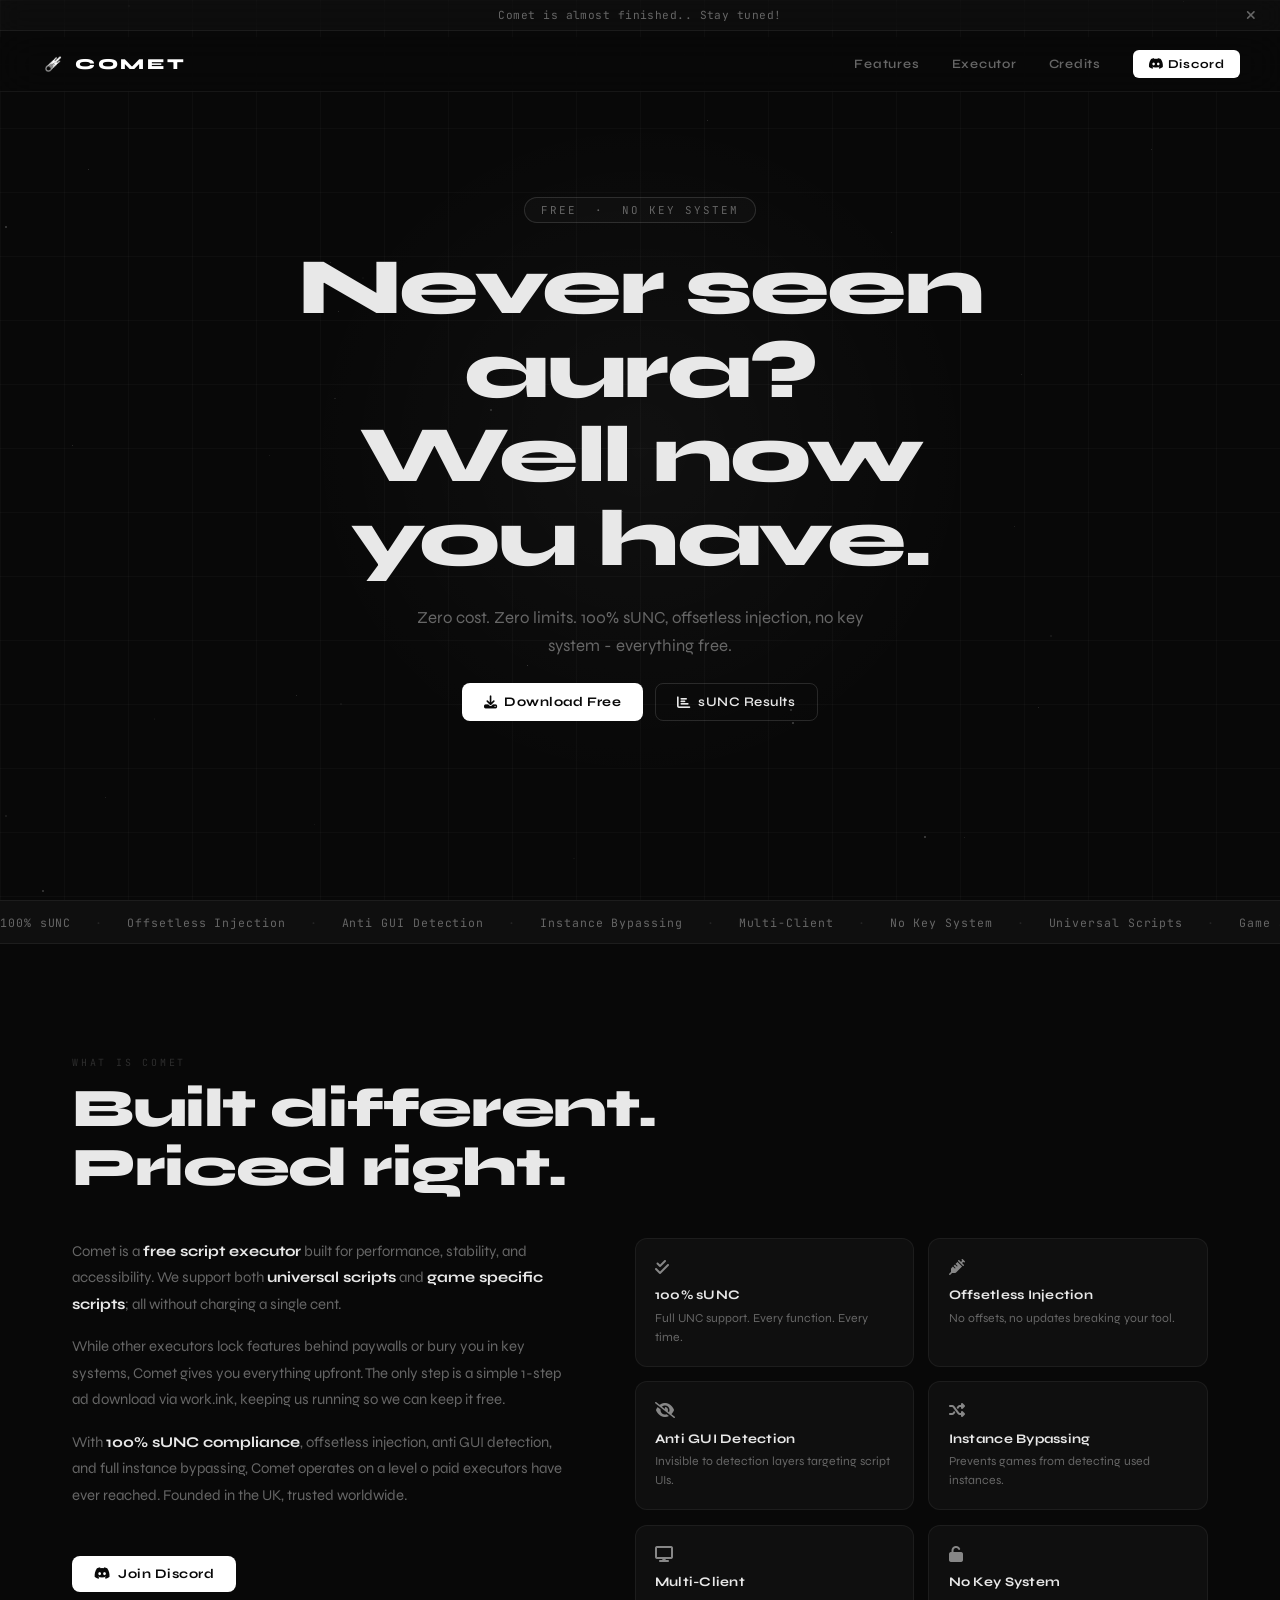
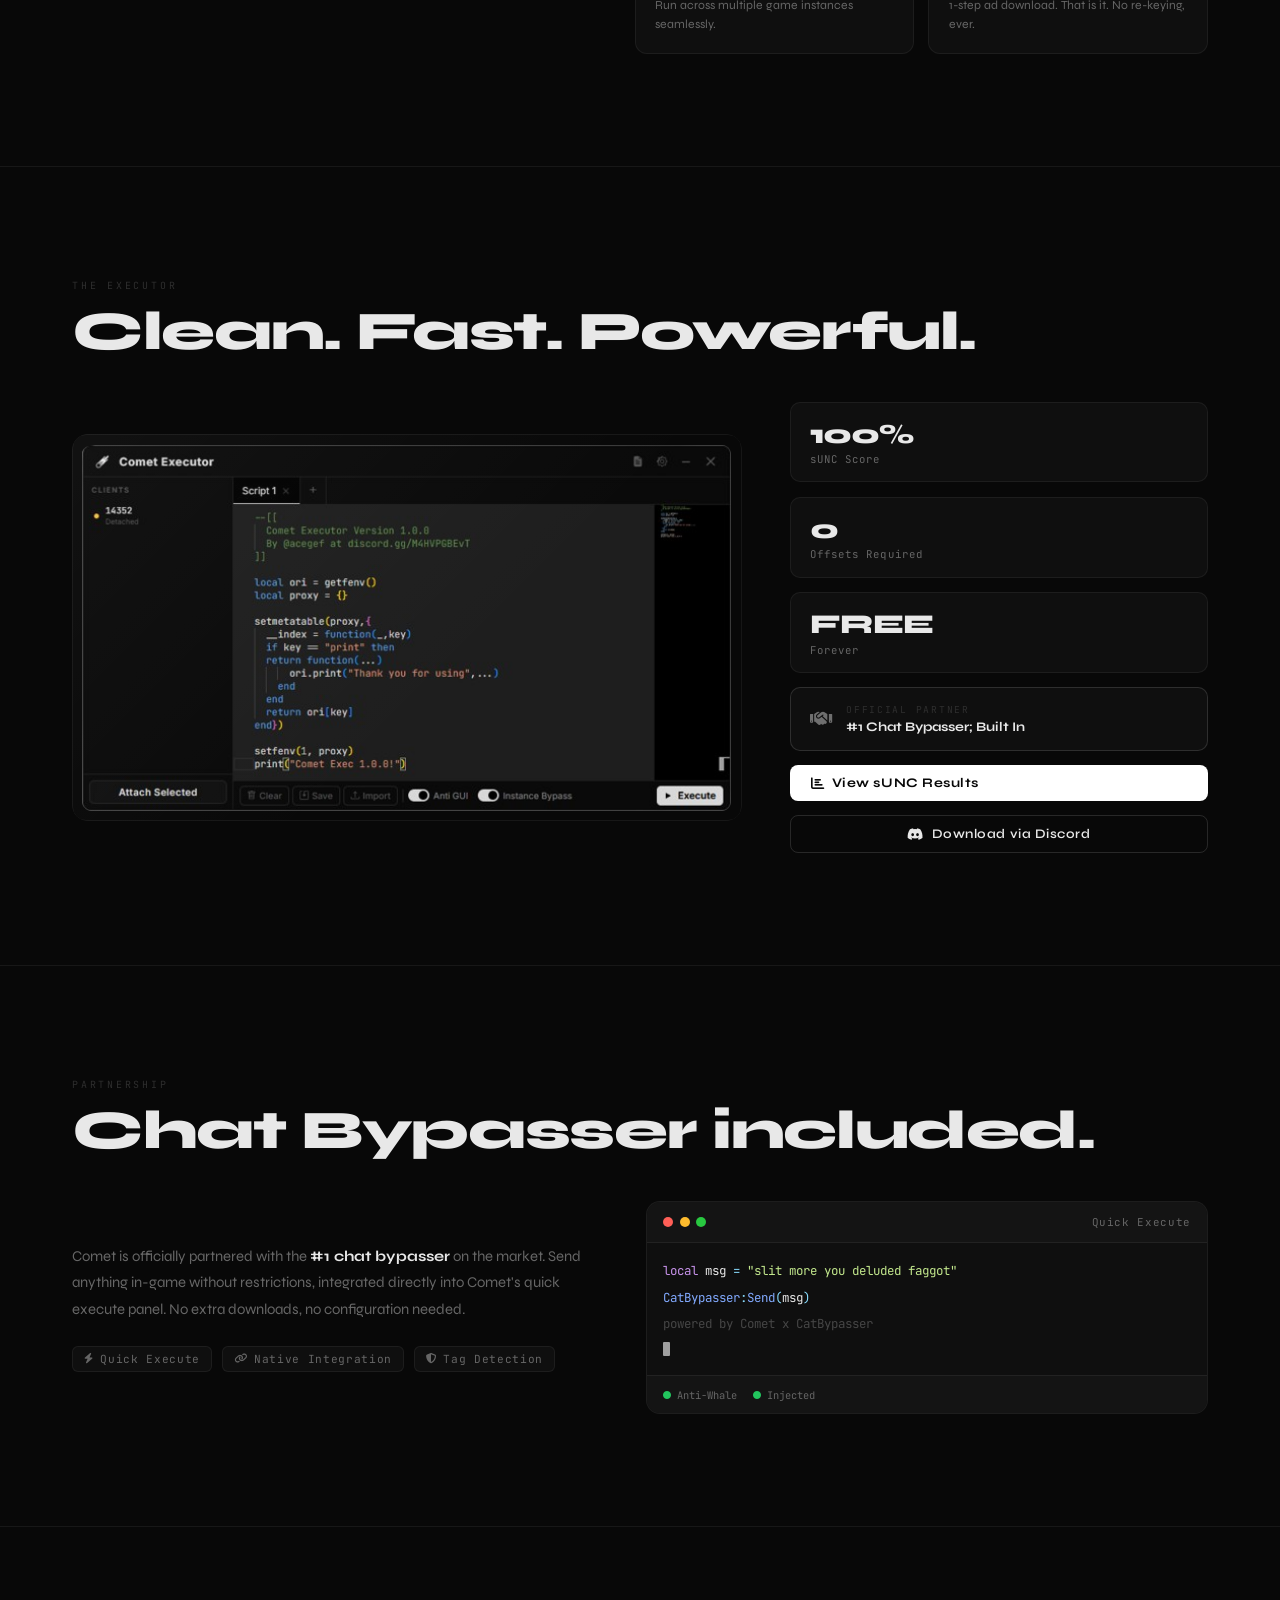
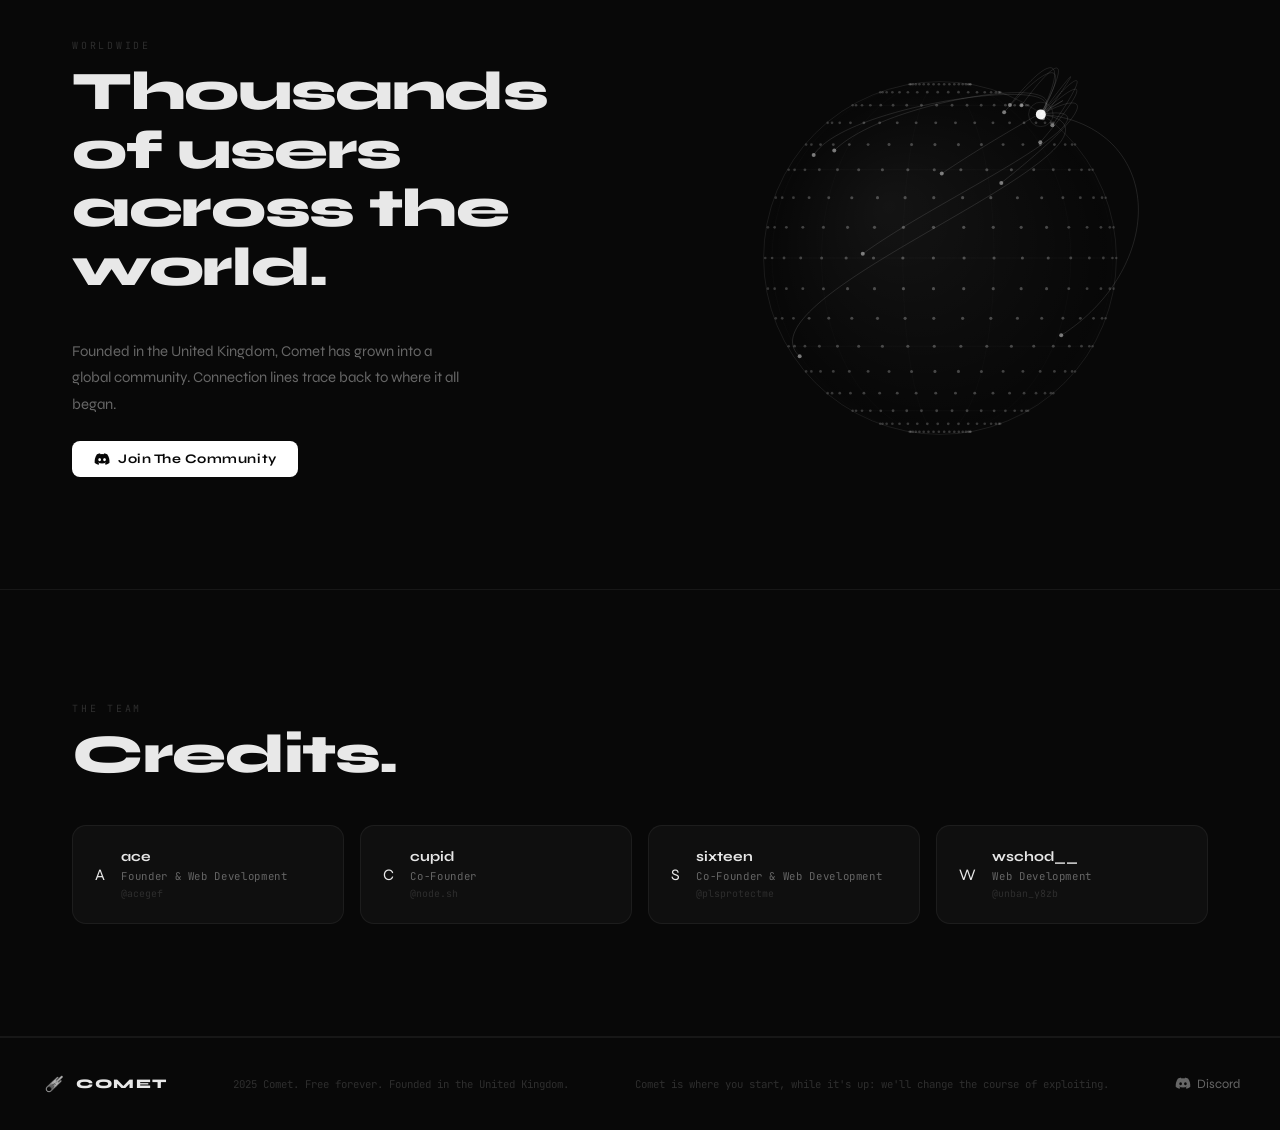
==== index.html @ 2ec0999e "Add files via upload" ====
<!DOCTYPE html>
<html lang="en">
<head>
  <meta charset="UTF-8" />
  <meta name="viewport" content="width=device-width, initial-scale=1.0" />
  <meta property="og:title" content="Comet" />
  <meta property="og:description" content="The free, limitless script executor. 100% sUNC. Offsetless injection. No key system. The best executor on the market, completely free." />
  <meta property="og:image" content="assets/embed.png" />
  <meta name="theme-color" content="#080808" />
  <title>Comet - #1, unbeatable & free</title>
  <link rel="preconnect" href="https://fonts.googleapis.com" />
  <link rel="preconnect" href="https://fonts.gstatic.com" crossorigin />
  <link href="https://fonts.googleapis.com/css2?family=Syne:wght@400;500;600;700;800&family=JetBrains+Mono:wght@300;400;500&display=swap" rel="stylesheet" />
  <link rel="stylesheet" href="https://cdnjs.cloudflare.com/ajax/libs/font-awesome/6.5.0/css/all.min.css" />
  <link rel="stylesheet" href="style.css" />
</head>
<body>

<div id="loader">
  <div class="loader-inner">
    <img src="assets/comet_2.png" alt="Comet" class="loader-icon" />
    <div class="loader-bar-wrap"><div class="loader-bar"></div></div>
    <span class="loader-text">INITIALIZING</span>
  </div>
</div>

<div id="topbar" class="topbar">
  <span class="topbar-msg">Comet is almost finished.. Stay tuned!</span>
  <button class="topbar-close" onclick="document.getElementById('topbar').style.display='none'"><i class="fa-solid fa-xmark"></i></button>
</div>

<nav class="nav">
  <div class="nav-inner">
    <a href="#" class="nav-logo">
      <img src="assets/comet_2.png" alt="Comet" class="nav-icon" />
      <span>COMET</span>
    </a>
    <div class="nav-links">
      <a href="#features">Features</a>
      <a href="#executor">Executor</a>
      <a href="#credits">Credits</a>
      <a href="https://discord.gg/M4HVPGBEvT" target="_blank" class="btn-discord"><i class="fa-brands fa-discord"></i> Discord</a>
    </div>
  </div>
</nav>

<section class="hero" id="home">
  <div class="grid-bg"></div>
  <div class="hero-particles" id="particles"></div>
  <div class="hero-content">
    <div class="badge">FREE &nbsp;·&nbsp; NO KEY SYSTEM</div>
    <h1 class="hero-headline">Never seen aura?<br/>Well now you have.</h1>
    <p class="hero-sub">Zero cost. Zero limits. 100% sUNC, offsetless injection, no key system - everything free.</p>
    <div class="hero-cta">
      <a href="https://discord.gg/M4HVPGBEvT" target="_blank" class="btn-primary"><i class="fa-solid fa-download"></i> Download Free</a>
      <button class="btn-secondary" id="suncBtn" onclick="openSUNC()"><i class="fa-solid fa-chart-bar"></i> sUNC Results</button>
    </div>
  </div>
</section>

<div class="features-strip">
  <div class="strip-inner">
    <span>100% sUNC</span><span class="dot">·</span>
    <span>Offsetless Injection</span><span class="dot">·</span>
    <span>Anti GUI Detection</span><span class="dot">·</span>
    <span>Instance Bypassing</span><span class="dot">·</span>
    <span>Multi-Client</span><span class="dot">·</span>
    <span>No Key System</span><span class="dot">·</span>
    <span>Universal Scripts</span><span class="dot">·</span>
    <span>Game Specific Scripts</span><span class="dot">·</span>
    <span>Chat Bypasser</span><span class="dot">·</span>
    <span>100% Free</span><span class="dot">·</span>
    <span>100% sUNC</span><span class="dot">·</span>
    <span>Offsetless Injection</span><span class="dot">·</span>
    <span>Anti GUI Detection</span><span class="dot">·</span>
    <span>Instance Bypassing</span><span class="dot">·</span>
    <span>Multi-Client</span><span class="dot">·</span>
    <span>No Key System</span><span class="dot">·</span>
    <span>Universal Scripts</span><span class="dot">·</span>
    <span>Game Specific Scripts</span><span class="dot">·</span>
    <span>Chat Bypasser</span><span class="dot">·</span>
    <span>100% Free</span>
  </div>
</div>

<section class="about" id="features">
  <div class="section-inner">
    <p class="section-label">WHAT IS COMET</p>
    <h2 class="section-title">Built different.<br/>Priced right.</h2>
    <div class="about-grid">
      <div class="about-text">
        <p>Comet is a <strong>free script executor</strong> built for performance, stability, and accessibility. We support both <strong>universal scripts</strong> and <strong>game specific scripts</strong>; all without charging a single cent.</p>
        <p>While other executors lock features behind paywalls or bury you in key systems, Comet gives you everything upfront. The only step is a simple 1-step ad download via work.ink, keeping us running so we can keep it free.</p>
        <p>With <strong>100% sUNC compliance</strong>, offsetless injection, anti GUI detection, and full instance bypassing, Comet operates on a level 0 paid executors have ever reached. Founded in the UK, trusted worldwide.</p>
        <a href="https://discord.gg/M4HVPGBEvT" target="_blank" class="btn-primary" style="margin-top:2rem;display:inline-flex;gap:.5rem;"><i class="fa-brands fa-discord"></i> Join Discord</a>
      </div>
      <div class="about-cards">
        <div class="feat-card reveal"><div class="feat-icon"><i class="fa-solid fa-check-double"></i></div><h3>100% sUNC</h3><p>Full UNC support. Every function. Every time.</p></div>
        <div class="feat-card reveal"><div class="feat-icon"><i class="fa-solid fa-syringe"></i></div><h3>Offsetless Injection</h3><p>No offsets, no updates breaking your tool.</p></div>
        <div class="feat-card reveal"><div class="feat-icon"><i class="fa-solid fa-eye-slash"></i></div><h3>Anti GUI Detection</h3><p>Invisible to detection layers targeting script UIs.</p></div>
        <div class="feat-card reveal"><div class="feat-icon"><i class="fa-solid fa-shuffle"></i></div><h3>Instance Bypassing</h3><p>Prevents games from detecting used instances.</p></div>
        <div class="feat-card reveal"><div class="feat-icon"><i class="fa-solid fa-display"></i></div><h3>Multi-Client</h3><p>Run across multiple game instances seamlessly.</p></div>
        <div class="feat-card reveal"><div class="feat-icon"><i class="fa-solid fa-unlock"></i></div><h3>No Key System</h3><p>1-step ad download. That is it. No re-keying, ever.</p></div>
      </div>
    </div>
  </div>
</section>

<section class="executor-section" id="executor">
  <div class="section-inner">
    <p class="section-label">THE EXECUTOR</p>
    <h2 class="section-title">Clean. Fast. Powerful.</h2>
    <div class="exec-preview">
      <div class="exec-img-wrap">
        <div class="exec-glow"></div>
        <img src="assets/image_3.png" alt="Comet Executor UI" class="exec-img" />
      </div>
      <div class="exec-info">
        <div class="exec-stat reveal"><span class="stat-num">100%</span><span class="stat-label">sUNC Score</span></div>
        <div class="exec-stat reveal"><span class="stat-num">0</span><span class="stat-label">Offsets Required</span></div>
        <div class="exec-stat reveal"><span class="stat-num">FREE</span><span class="stat-label">Forever</span></div>
        <div class="partner-badge reveal">
          <i class="fa-solid fa-handshake"></i>
          <div>
            <span class="partner-label">OFFICIAL PARTNER</span>
            <span class="partner-name">#1 Chat Bypasser; Built In</span>
          </div>
        </div>
        <button class="btn-primary" style="width:100%;" onclick="openSUNC()"><i class="fa-solid fa-chart-bar"></i> View sUNC Results</button>
        <a href="https://discord.gg/M4HVPGBEvT" target="_blank" class="btn-secondary" style="width:100%;text-align:center;display:flex;justify-content:center;gap:.5rem;"><i class="fa-brands fa-discord"></i> Download via Discord</a>
      </div>
    </div>
  </div>
</section>

<section class="chatbypass-section">
  <div class="section-inner">
    <p class="section-label">PARTNERSHIP</p>
    <h2 class="section-title">Chat Bypasser included.</h2>
    <div class="chatbypass-grid">
      <div class="chatbypass-info">
        <p>Comet is officially partnered with the <strong>#1 chat bypasser</strong> on the market. Send anything in-game without restrictions, integrated directly into Comet's quick execute panel. No extra downloads, no configuration needed.</p>
        <div class="chatbypass-tags">
          <span class="ctag"><i class="fa-solid fa-bolt"></i> Quick Execute</span>
          <span class="ctag"><i class="fa-solid fa-link"></i> Native Integration</span>
          <span class="ctag"><i class="fa-solid fa-shield-halved"></i> Tag Detection</span>
        </div>
      </div>
      <div class="chatbypass-card">
        <div class="cbc-header">
          <span class="cbc-dot red"></span><span class="cbc-dot yellow"></span><span class="cbc-dot green"></span>
          <span class="cbc-title">Quick Execute</span>
        </div>
        <div class="cbc-body">
          <div class="cbc-line"><span class="cm-kw">local</span> <span class="cm-var">msg</span> <span class="cm-op">=</span> <span class="cm-str">"slit more you deluded faggot"</span></div>
          <div class="cbc-line"><span class="cm-fn">CatBypasser</span><span class="cm-op">:</span><span class="cm-fn">Send</span><span class="cm-op">(</span><span class="cm-var">msg</span><span class="cm-op">)</span></div>
          <div class="cbc-line cm-comment">powered by Comet x CatBypasser</div>
          <div class="cbc-cursor"></div>
        </div>
        <div class="cbc-footer">
          <span class="cbc-status"><i class="fa-solid fa-circle" style="color:#22c55e;font-size:.5rem;"></i> Anti-Whale</span>
          <span class="cbc-status"><i class="fa-solid fa-circle" style="color:#22c55e;font-size:.5rem;"></i> Injected</span>
        </div>
      </div>
    </div>
  </div>
</section>

<section class="globe-section" id="global">
  <div class="section-inner globe-inner">
    <div class="globe-text">
      <p class="section-label">WORLDWIDE</p>
      <h2 class="section-title">Thousands of users<br/>across the world.</h2>
      <p class="globe-desc">Founded in the United Kingdom, Comet has grown into a global community. Connection lines trace back to where it all began.</p>
      <a href="https://discord.gg/M4HVPGBEvT" target="_blank" class="btn-primary" style="margin-top:1.5rem;display:inline-flex;gap:.5rem;"><i class="fa-brands fa-discord"></i> Join The Community</a>
    </div>
    <div class="globe-wrap">
      <canvas id="globeCanvas"></canvas>
    </div>
  </div>
</section>

<section class="credits-section" id="credits">
  <div class="section-inner">
    <p class="section-label">THE TEAM</p>
    <h2 class="section-title">Credits.</h2>
    <div class="credits-grid" id="creditsGrid"></div>
  </div>
</section>

<footer class="footer">
  <div class="footer-inner">
    <div class="footer-brand">
      <img src="assets/comet_2.png" alt="Comet" style="width:28px;opacity:.7" />
      <span>COMET</span>
    </div>
    <p class="footer-copy">2025 Comet. Free forever. Founded in the United Kingdom.</p>
    <p class="footer-copy">Comet is where you start, while it's up: we'll change the course of exploiting.</p>
    <div class="footer-links">
      <a href="https://discord.gg/M4HVPGBEvT" target="_blank"><i class="fa-brands fa-discord"></i> Discord</a>
    </div>
  </div>
</footer>

<div id="toast" class="toast"></div>

<div id="suncOverlay" class="modal-overlay" onclick="closeSUNC(event)">
  <div class="modal-box">
    <div class="modal-header">
      <span><i class="fa-solid fa-chart-bar"></i>&nbsp; sUNC Results</span>
      <button onclick="closeSUNCBtn()"><i class="fa-solid fa-xmark"></i></button>
    </div>
    <div class="modal-body">
      <iframe id="suncFrame" src="" style="width:100%;height:100%;border:none;background:#0a0a0a;"></iframe>
    </div>
  </div>
</div>

<script src="script.js"></script>
</body>
</html>
---- style.css ----
:root {
  --bg: #080808;
  --bg2: #0f0f0f;
  --bg3: #141414;
  --border: rgba(255,255,255,0.06);
  --border-hover: rgba(255,255,255,0.13);
  --text: #e8e8e8;
  --text-dim: #666;
  --text-dimmer: #2e2e2e;
  --font-display: 'Syne', sans-serif;
  --font-mono: 'JetBrains Mono', monospace;
}

*, *::before, *::after { box-sizing: border-box; margin: 0; padding: 0; }
html { scroll-behavior: smooth; }
body { background: var(--bg); color: var(--text); font-family: var(--font-display); overflow-x: hidden; -webkit-font-smoothing: antialiased; }

#loader {
  position: fixed; inset: 0; background: var(--bg); z-index: 9999;
  display: flex; align-items: center; justify-content: center;
  transition: opacity 0.6s ease, visibility 0.6s ease;
}
#loader.done { opacity: 0; visibility: hidden; pointer-events: none; }
.loader-inner { display: flex; flex-direction: column; align-items: center; gap: 1.5rem; }
.loader-icon { width: 60px; height: 60px; object-fit: contain; animation: loaderPulse 1.2s ease-in-out infinite; }
@keyframes loaderPulse { 0%,100% { opacity:.3; transform:scale(.92); } 50% { opacity:1; transform:scale(1.06); } }
.loader-bar-wrap { width: 160px; height: 2px; background: var(--border); border-radius: 99px; overflow: hidden; }
.loader-bar { height: 100%; background: white; border-radius: 99px; animation: loaderFill 1.8s ease forwards; }
@keyframes loaderFill { from { width:0 } to { width:100% } }
.loader-text { font-family: var(--font-mono); font-size: 0.62rem; letter-spacing: 0.28em; color: var(--text-dim); }

.topbar {
  position: fixed; top: 0; left: 0; right: 0; z-index: 200;
  background: rgba(255,255,255,0.025); border-bottom: 1px solid var(--border);
  backdrop-filter: blur(12px); display: flex; align-items: center;
  justify-content: center; padding: 0.5rem 3rem; gap: 1rem;
}
.topbar-msg { font-family: var(--font-mono); font-size: 0.7rem; letter-spacing: 0.04em; color: var(--text-dim); }
.topbar-close {
  position: absolute; right: 1rem; background: none; border: none;
  color: var(--text-dim); cursor: pointer; font-size: 0.8rem;
  padding: 4px 8px; border-radius: 4px; transition: color 0.2s;
}
.topbar-close:hover { color: white; }

.nav {
  position: fixed; top: 37px; left: 0; right: 0; z-index: 100;
  padding: 0 2rem; background: rgba(8,8,8,0.75); backdrop-filter: blur(20px);
  border-bottom: 1px solid var(--border);
}
.nav-inner { max-width: 1200px; margin: 0 auto; display: flex; align-items: center; justify-content: space-between; height: 54px; }
.nav-logo { display: flex; align-items: center; gap: 0.55rem; text-decoration: none; font-weight: 800; font-size: 0.95rem; letter-spacing: 0.18em; color: white; }
.nav-icon { width: 26px; height: 26px; object-fit: contain; }
.nav-links { display: flex; align-items: center; gap: 2rem; }
.nav-links a { color: var(--text-dim); text-decoration: none; font-size: 0.8rem; font-weight: 600; letter-spacing: 0.06em; transition: color 0.2s; }
.nav-links a:hover { color: white; }

.btn-primary {
  display: inline-flex; align-items: center; gap: 0.45rem;
  background: white; color: #080808; border: none; border-radius: 8px;
  padding: 0.62rem 1.35rem; font-family: var(--font-display); font-weight: 700;
  font-size: 0.82rem; letter-spacing: 0.04em; cursor: pointer; text-decoration: none;
  transition: opacity 0.2s, transform 0.15s;
}
.btn-primary:hover { opacity: 0.86; transform: translateY(-1px); }

.btn-secondary {
  display: inline-flex; align-items: center; gap: 0.45rem;
  background: transparent; color: var(--text); border: 1px solid var(--border-hover);
  border-radius: 8px; padding: 0.62rem 1.35rem; font-family: var(--font-display);
  font-weight: 600; font-size: 0.82rem; letter-spacing: 0.04em; cursor: pointer;
  text-decoration: none; transition: border-color 0.2s, background 0.2s, transform 0.15s;
}
.btn-secondary:hover { border-color: rgba(255,255,255,0.28); background: rgba(255,255,255,0.05); transform: translateY(-1px); }

.btn-discord {
  background: white !important; color: #080808 !important;
  padding: 0.42rem 0.95rem !important; border-radius: 6px;
  font-weight: 700 !important; font-size: 0.76rem !important;
}

.grid-bg {
  position: absolute; inset: 0;
  background-image: linear-gradient(rgba(255,255,255,0.022) 1px, transparent 1px), linear-gradient(90deg, rgba(255,255,255,0.022) 1px, transparent 1px);
  background-size: 64px 64px; pointer-events: none;
}

.hero {
  position: relative; min-height: 100vh; display: flex; align-items: center;
  justify-content: center; padding: 130px 2rem 7rem; overflow: hidden;
}
.hero::before {
  content: ''; position: absolute; top: 50%; left: 50%;
  transform: translate(-50%, -50%); width: 700px; height: 700px;
  background: radial-gradient(circle, rgba(255,255,255,0.035) 0%, transparent 68%);
  pointer-events: none;
}
.hero-content { position: relative; z-index: 2; text-align: center; display: flex; flex-direction: column; align-items: center; gap: 1.4rem; max-width: 720px; }
.badge {
  font-family: var(--font-mono); font-size: 0.68rem; letter-spacing: 0.18em;
  color: var(--text-dim); border: 1px solid var(--border-hover); border-radius: 99px;
  padding: 0.32rem 1rem; background: rgba(255,255,255,0.025);
}
.hero-headline { font-size: clamp(2.8rem, 7vw, 5rem); font-weight: 800; line-height: 1.05; letter-spacing: -0.03em; }
.hero-sub { font-size: 1.05rem; color: var(--text-dim); font-weight: 400; line-height: 1.7; max-width: 500px; }
.hero-cta { display: flex; gap: 0.75rem; flex-wrap: wrap; justify-content: center; }
.hero-particles { position: absolute; inset: 0; pointer-events: none; z-index: 1; }

.features-strip { background: var(--bg2); border-top: 1px solid var(--border); border-bottom: 1px solid var(--border); overflow: hidden; padding: 0.85rem 0; }
.strip-inner {
  display: flex; gap: 1.5rem; white-space: nowrap;
  animation: scrollStrip 35s linear infinite;
  font-family: var(--font-mono); font-size: 0.72rem; letter-spacing: 0.08em; color: var(--text-dim); align-items: center;
}
.dot { opacity: 0.25; }
@keyframes scrollStrip { from { transform: translateX(0) } to { transform: translateX(-50%) } }

.section-inner { max-width: 1200px; margin: 0 auto; padding: 0 2rem; }
.section-label { font-family: var(--font-mono); font-size: 0.62rem; letter-spacing: 0.28em; color: var(--text-dimmer); margin-bottom: 0.7rem; }
.section-title { font-size: clamp(2rem, 5vw, 3.4rem); font-weight: 800; line-height: 1.08; letter-spacing: -0.025em; margin-bottom: 2.5rem; }

.about { padding: 7rem 0; border-bottom: 1px solid var(--border); }
.about-grid { display: grid; grid-template-columns: 1fr 1.15fr; gap: 4rem; align-items: start; }
.about-text p { color: var(--text-dim); line-height: 1.78; margin-bottom: 1rem; font-size: 0.93rem; }
.about-text strong { color: var(--text); }
.about-cards { display: grid; grid-template-columns: 1fr 1fr; gap: 0.9rem; }
.feat-card {
  background: var(--bg2); border: 1px solid var(--border); border-radius: 12px;
  padding: 1.2rem; transition: border-color 0.25s, background 0.25s;
}
.feat-card:hover { border-color: var(--border-hover); background: var(--bg3); }
.feat-icon { font-size: 1rem; margin-bottom: 0.65rem; color: rgba(255,255,255,0.5); }
.feat-card h3 { font-size: 0.82rem; font-weight: 700; margin-bottom: 0.35rem; letter-spacing: 0.02em; }
.feat-card p { font-size: 0.76rem; color: var(--text-dim); line-height: 1.55; }

.executor-section { padding: 7rem 0; border-bottom: 1px solid var(--border); }
.exec-preview { display: grid; grid-template-columns: 1.6fr 1fr; gap: 3rem; align-items: center; }
.exec-img-wrap { position: relative; border-radius: 16px; overflow: hidden; }
.exec-glow { position: absolute; inset: -2px; background: linear-gradient(135deg, rgba(255,255,255,0.04), transparent 60%); border-radius: 16px; z-index: 1; pointer-events: none; }
.exec-img { width: 100%; display: block; border-radius: 14px; border: 1px solid var(--border); }
.exec-info { display: flex; flex-direction: column; gap: 0.9rem; }
.exec-stat { background: var(--bg2); border: 1px solid var(--border); border-radius: 10px; padding: 0.95rem 1.2rem; display: flex; flex-direction: column; gap: 0.15rem; }
.stat-num { font-size: 1.7rem; font-weight: 800; letter-spacing: -0.03em; }
.stat-label { font-family: var(--font-mono); font-size: 0.67rem; color: var(--text-dim); letter-spacing: 0.1em; }

.partner-badge {
  display: flex; align-items: center; gap: 0.9rem;
  background: var(--bg2); border: 1px solid var(--border-hover);
  border-radius: 10px; padding: 0.95rem 1.2rem; color: var(--text-dim);
}
.partner-badge > i { font-size: 1.1rem; color: rgba(255,255,255,0.4); flex-shrink: 0; }
.partner-badge > div { display: flex; flex-direction: column; gap: 0.15rem; }
.partner-label { font-family: var(--font-mono); font-size: 0.6rem; letter-spacing: 0.18em; color: var(--text-dimmer); }
.partner-name { font-size: 0.82rem; font-weight: 700; color: var(--text); }

.chatbypass-section { padding: 7rem 0; border-bottom: 1px solid var(--border); }
.chatbypass-grid { display: grid; grid-template-columns: 1fr 1.1fr; gap: 4rem; align-items: center; }
.chatbypass-info p { color: var(--text-dim); line-height: 1.78; font-size: 0.93rem; margin-bottom: 1.5rem; }
.chatbypass-info strong { color: var(--text); }
.chatbypass-tags { display: flex; flex-wrap: wrap; gap: 0.6rem; }
.ctag {
  display: inline-flex; align-items: center; gap: 0.4rem;
  font-family: var(--font-mono); font-size: 0.7rem; letter-spacing: 0.06em;
  color: var(--text-dim); border: 1px solid var(--border); border-radius: 6px;
  padding: 0.3rem 0.7rem; background: var(--bg2);
}
.ctag i { font-size: 0.65rem; }
.chatbypass-card { background: var(--bg2); border: 1px solid var(--border); border-radius: 14px; overflow: hidden; }
.cbc-header {
  display: flex; align-items: center; gap: 0.4rem; padding: 0.8rem 1rem;
  border-bottom: 1px solid var(--border); background: var(--bg3);
}
.cbc-dot { width: 10px; height: 10px; border-radius: 50%; display: block; }
.cbc-dot.red { background: #ff5f57; }
.cbc-dot.yellow { background: #febc2e; }
.cbc-dot.green { background: #28c840; }
.cbc-title { font-family: var(--font-mono); font-size: 0.68rem; color: var(--text-dim); margin-left: auto; letter-spacing: 0.06em; }
.cbc-body { padding: 1.2rem 1rem; display: flex; flex-direction: column; gap: 0.5rem; min-height: 110px; }
.cbc-line { font-family: var(--font-mono); font-size: 0.78rem; line-height: 1.5; }
.cm-kw { color: #c792ea; }
.cm-var { color: #e8e8e8; }
.cm-op { color: #89ddff; }
.cm-str { color: #c3e88d; }
.cm-fn { color: #82aaff; }
.cm-comment { color: #464646; }
.cbc-cursor { width: 7px; height: 14px; background: rgba(255,255,255,0.6); border-radius: 1px; animation: blink 1s step-end infinite; }
@keyframes blink { 0%,100% { opacity:1 } 50% { opacity:0 } }
.cbc-footer {
  display: flex; gap: 1rem; padding: 0.7rem 1rem;
  border-top: 1px solid var(--border); background: var(--bg3);
}
.cbc-status { font-family: var(--font-mono); font-size: 0.65rem; color: var(--text-dim); display: flex; align-items: center; gap: 0.35rem; }

.globe-section { padding: 7rem 0; border-bottom: 1px solid var(--border); overflow: hidden; }
.globe-inner { display: grid; grid-template-columns: 1fr 1fr; gap: 4rem; align-items: center; }
.globe-desc { color: var(--text-dim); font-size: 0.93rem; line-height: 1.78; max-width: 400px; }
.globe-wrap { position: relative; display: flex; align-items: center; justify-content: center; }
#globeCanvas { position: relative; z-index: 2; display: block; }

.credits-section { padding: 7rem 0; border-bottom: 1px solid var(--border); }
.credits-grid { display: grid; grid-template-columns: repeat(auto-fill, minmax(240px, 1fr)); gap: 1rem; }
.credit-card {
  background: var(--bg2); border: 1px solid var(--border); border-radius: 14px;
  padding: 1.4rem; display: flex; align-items: center; gap: 1rem;
  transition: border-color 0.25s, background 0.2s;
}
.credit-card:hover { border-color: var(--border-hover); background: var(--bg3); }
.credit-avatar {
  width: 52px; height: 52px; border-radius: 50%; object-fit: cover;
  border: 1px solid var(--border); flex-shrink: 0; background: var(--bg3);
}
.credit-info { display: flex; flex-direction: column; gap: 0.25rem; }
.credit-name { font-weight: 700; font-size: 0.88rem; }
.credit-role { font-family: var(--font-mono); font-size: 0.67rem; color: var(--text-dim); letter-spacing: 0.06em; }
.credit-tag { font-family: var(--font-mono); font-size: 0.62rem; color: var(--text-dimmer); }

.footer { padding: 2rem 2rem; border-top: 1px solid var(--border); }
.footer-inner { max-width: 1200px; margin: 0 auto; display: flex; align-items: center; justify-content: space-between; flex-wrap: wrap; gap: 1rem; }
.footer-brand { display: flex; align-items: center; gap: 0.5rem; font-weight: 800; letter-spacing: 0.12em; font-size: 0.82rem; }
.footer-copy { font-family: var(--font-mono); font-size: 0.67rem; color: var(--text-dimmer); }
.footer-links a { color: var(--text-dim); text-decoration: none; font-size: 0.8rem; transition: color 0.2s; display: flex; align-items: center; gap: 0.4rem; }
.footer-links a:hover { color: white; }

.toast {
  position: fixed; bottom: 2rem; right: 2rem; background: var(--bg3);
  border: 1px solid var(--border-hover); border-radius: 10px; padding: 0.75rem 1.1rem;
  font-family: var(--font-mono); font-size: 0.76rem; color: var(--text); z-index: 500;
  opacity: 0; transform: translateY(8px); transition: opacity 0.3s, transform 0.3s;
  pointer-events: none; max-width: 300px;
}
.toast.show { opacity: 1; transform: translateY(0); pointer-events: auto; }

.modal-overlay {
  position: fixed; inset: 0; background: rgba(0,0,0,0.72); backdrop-filter: blur(6px);
  z-index: 400; display: flex; align-items: center; justify-content: center;
  opacity: 0; visibility: hidden; transition: opacity 0.3s, visibility 0.3s;
}
.modal-overlay.open { opacity: 1; visibility: visible; }
.modal-box {
  background: var(--bg2); border: 1px solid var(--border-hover); border-radius: 14px;
  width: 90vw; max-width: 860px; height: 80vh; max-height: 700px;
  display: flex; flex-direction: column; overflow: hidden; box-shadow: 0 40px 80px rgba(0,0,0,0.65);
}
.modal-header {
  display: flex; align-items: center; justify-content: space-between;
  padding: 0.95rem 1.2rem; border-bottom: 1px solid var(--border);
  font-family: var(--font-mono); font-size: 0.78rem; letter-spacing: 0.1em;
  color: var(--text-dim); flex-shrink: 0;
}
.modal-header button {
  background: none; border: none; color: var(--text-dim); cursor: pointer;
  font-size: 0.85rem; padding: 4px 8px; border-radius: 4px; transition: color 0.2s, background 0.2s;
}
.modal-header button:hover { color: white; background: rgba(255,255,255,0.05); }
.modal-body { flex: 1; overflow: hidden; display: flex; }

.reveal { opacity: 0; transform: translateY(22px); transition: opacity 0.65s ease, transform 0.65s ease; }
.reveal.visible { opacity: 1; transform: translateY(0); }

@media (max-width: 960px) {
  .about-grid, .exec-preview, .globe-inner, .chatbypass-grid { grid-template-columns: 1fr; }
  .exec-preview, .chatbypass-grid { gap: 2rem; }
  .about-cards { grid-template-columns: 1fr 1fr; }
}
@media (max-width: 600px) {
  .nav-links a:not(.btn-discord) { display: none; }
  .about-cards { grid-template-columns: 1fr; }
  .section-title { font-size: 2rem; }
  .hero-headline { font-size: 2.4rem; }
  .credits-grid { grid-template-columns: 1fr; }
}
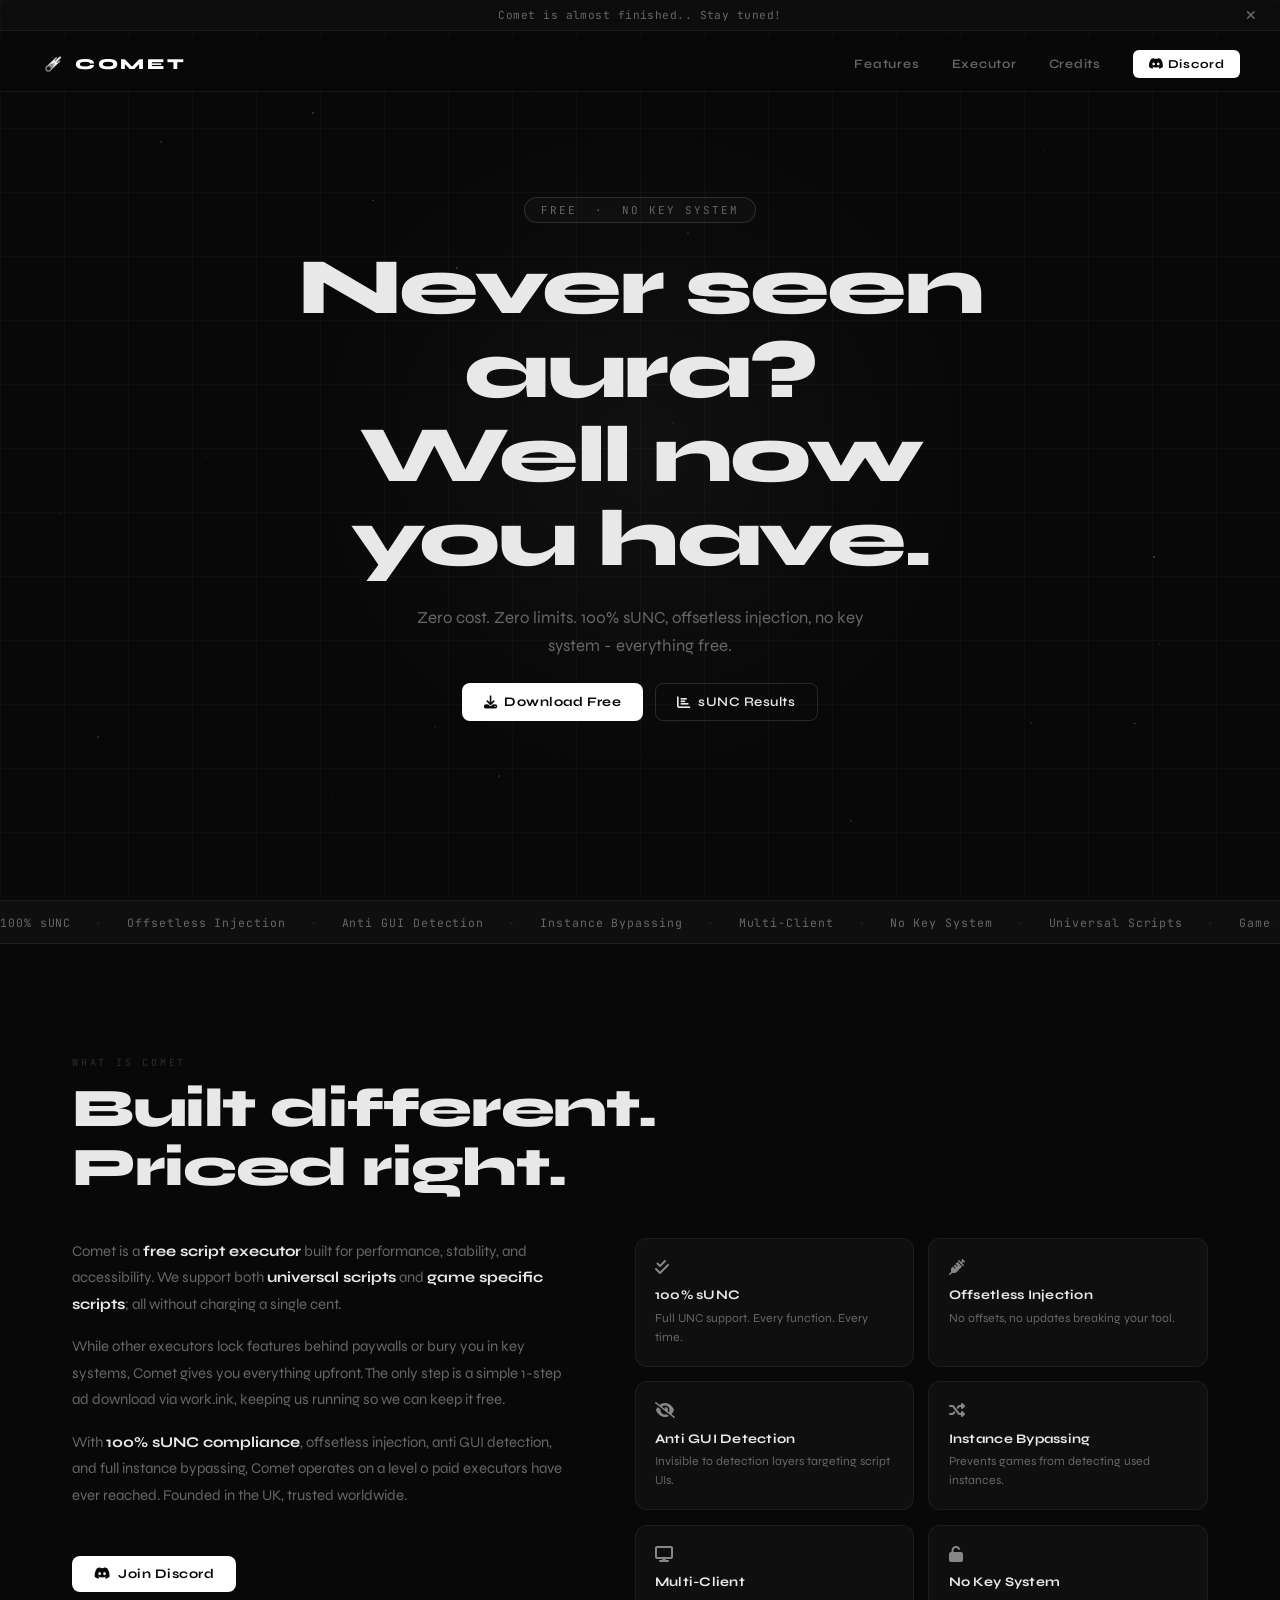
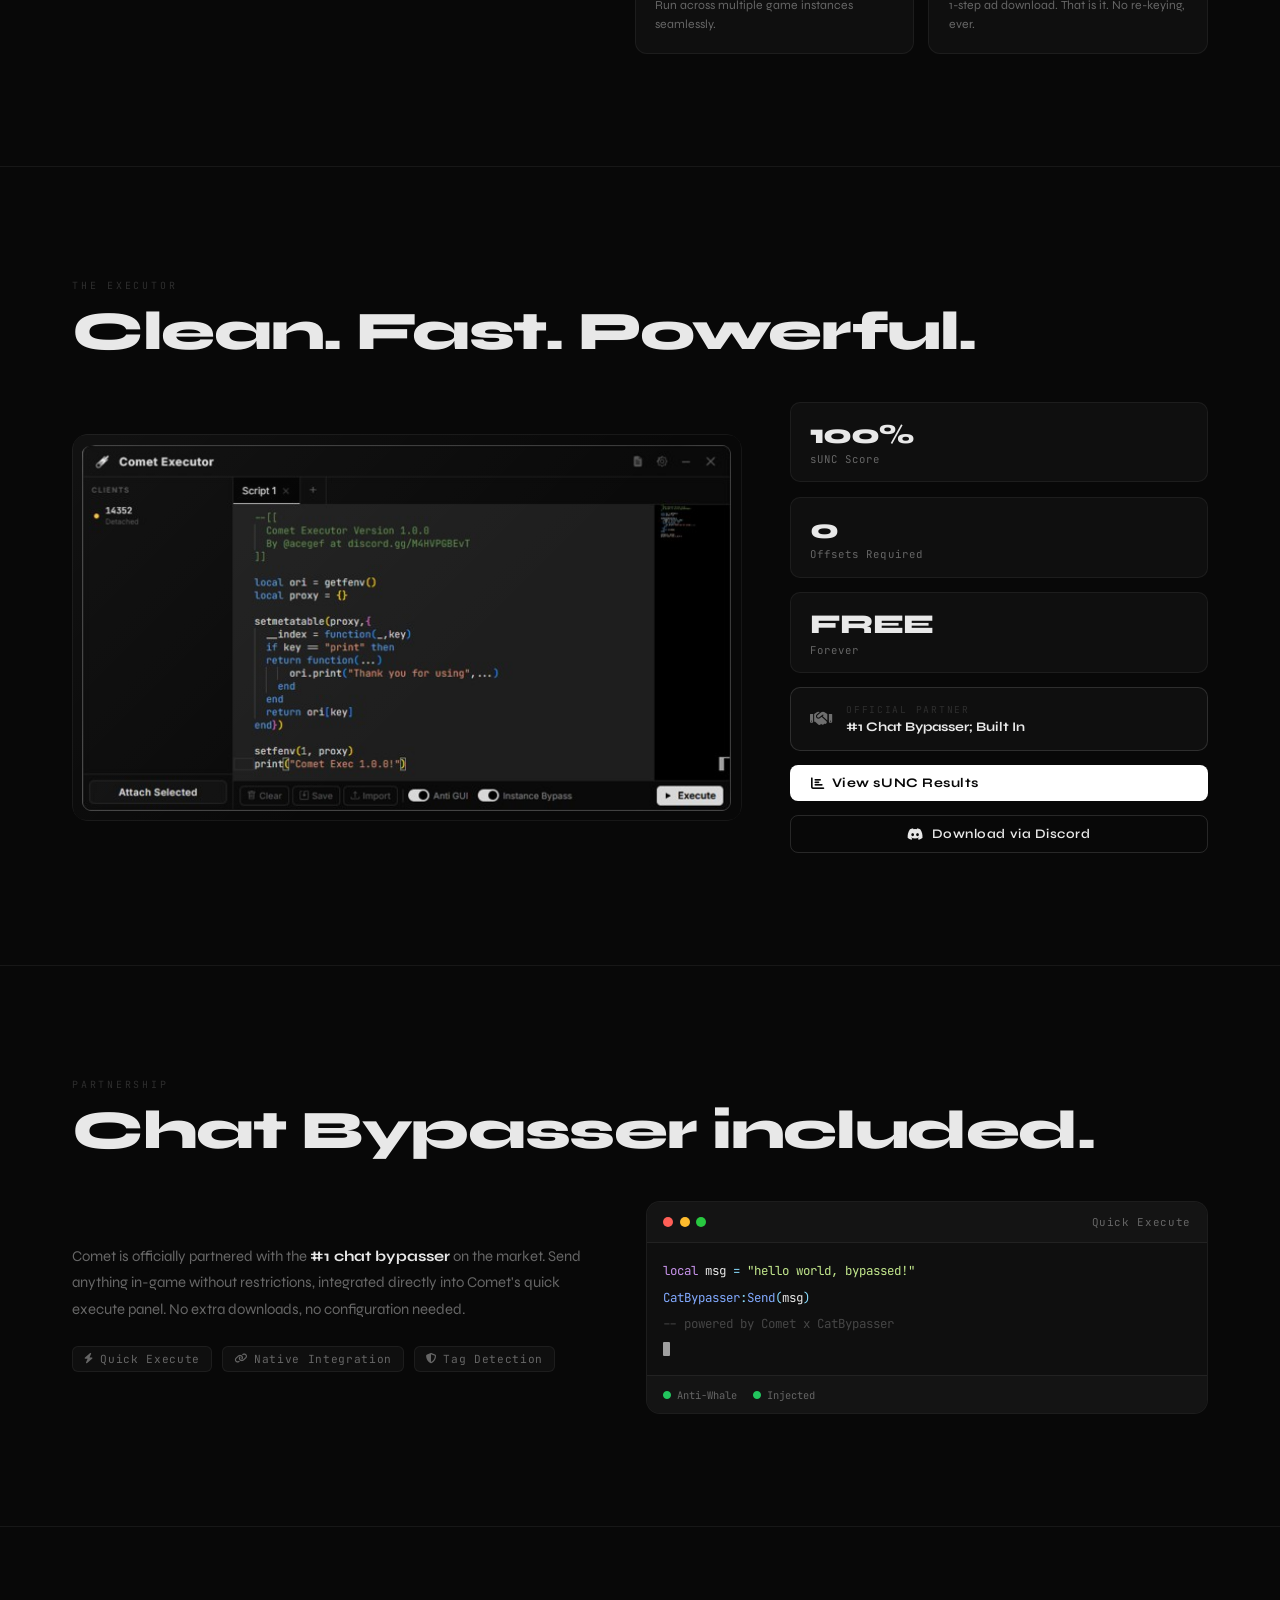
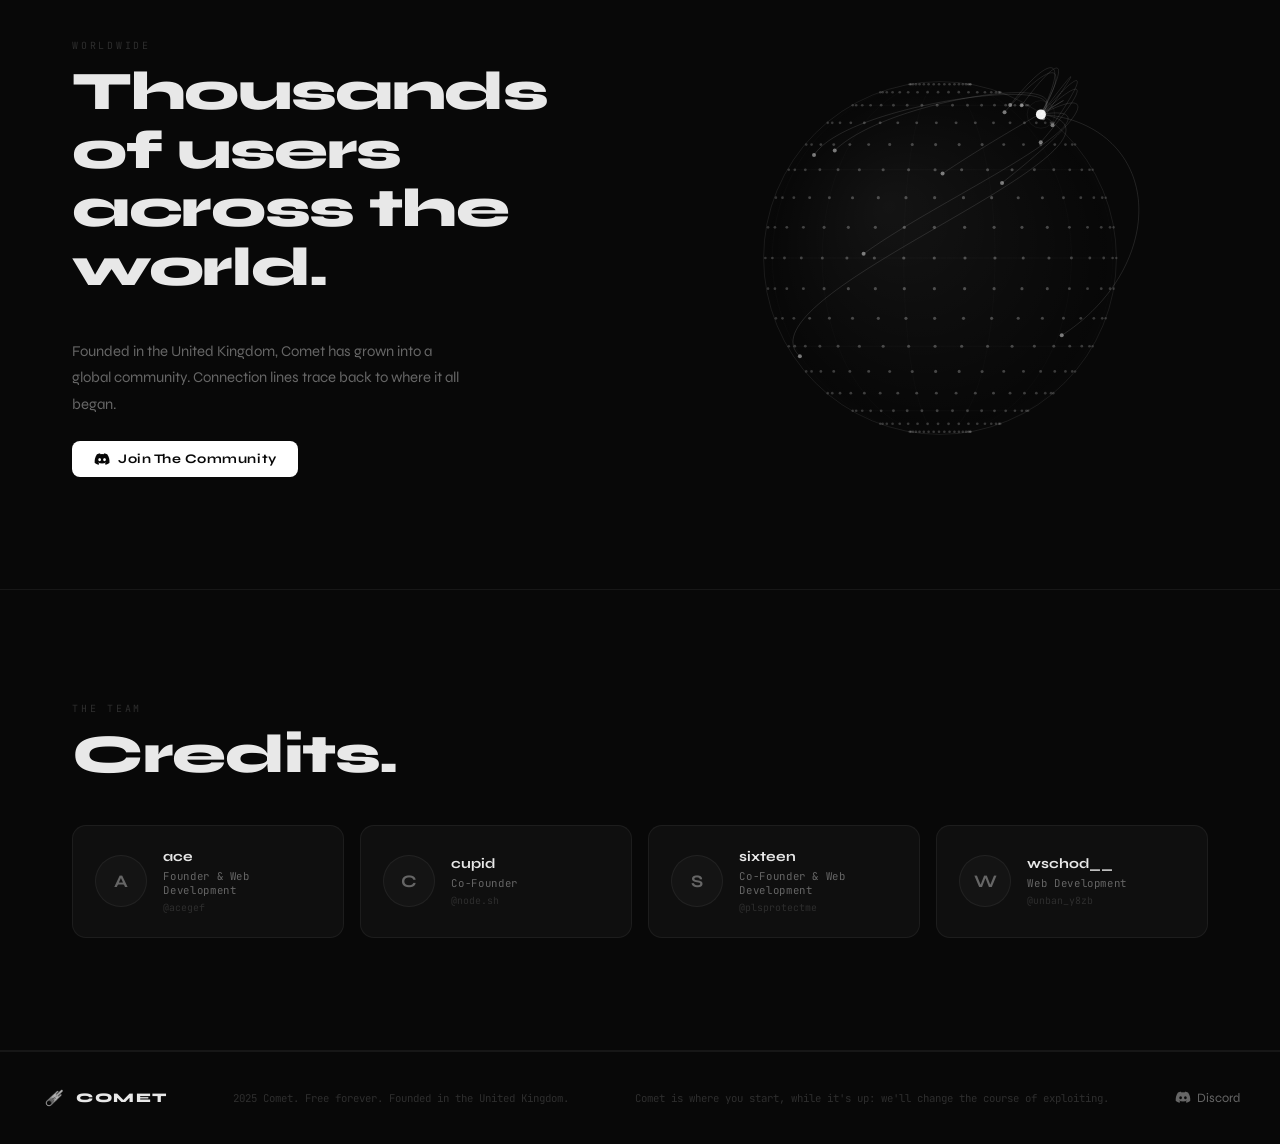
==== commit 89b52358: "Update index.html" ====
--- a/index.html
+++ b/index.html
@@ -12,7 +12,285 @@
   <link rel="preconnect" href="https://fonts.gstatic.com" crossorigin />
   <link href="https://fonts.googleapis.com/css2?family=Syne:wght@400;500;600;700;800&family=JetBrains+Mono:wght@300;400;500&display=swap" rel="stylesheet" />
   <link rel="stylesheet" href="https://cdnjs.cloudflare.com/ajax/libs/font-awesome/6.5.0/css/all.min.css" />
-  <link rel="stylesheet" href="style.css" />
+  <style>
+    :root {
+      --bg: #080808;
+      --bg2: #0f0f0f;
+      --bg3: #141414;
+      --border: rgba(255,255,255,0.06);
+      --border-hover: rgba(255,255,255,0.13);
+      --text: #e8e8e8;
+      --text-dim: #666;
+      --text-dimmer: #2e2e2e;
+      --font-display: 'Syne', sans-serif;
+      --font-mono: 'JetBrains Mono', monospace;
+    }
+
+    *, *::before, *::after { box-sizing: border-box; margin: 0; padding: 0; }
+    html { scroll-behavior: smooth; }
+    body { background: var(--bg); color: var(--text); font-family: var(--font-display); overflow-x: hidden; -webkit-font-smoothing: antialiased; }
+
+    #loader {
+      position: fixed; inset: 0; background: var(--bg); z-index: 9999;
+      display: flex; align-items: center; justify-content: center;
+      transition: opacity 0.6s ease, visibility 0.6s ease;
+    }
+    #loader.done { opacity: 0; visibility: hidden; pointer-events: none; }
+    .loader-inner { display: flex; flex-direction: column; align-items: center; gap: 1.5rem; }
+    .loader-icon { width: 60px; height: 60px; object-fit: contain; animation: loaderPulse 1.2s ease-in-out infinite; }
+    @keyframes loaderPulse { 0%,100% { opacity:.3; transform:scale(.92); } 50% { opacity:1; transform:scale(1.06); } }
+    .loader-bar-wrap { width: 160px; height: 2px; background: var(--border); border-radius: 99px; overflow: hidden; }
+    .loader-bar { height: 100%; background: white; border-radius: 99px; animation: loaderFill 1.8s ease forwards; }
+    @keyframes loaderFill { from { width:0 } to { width:100% } }
+    .loader-text { font-family: var(--font-mono); font-size: 0.62rem; letter-spacing: 0.28em; color: var(--text-dim); }
+
+    .topbar {
+      position: fixed; top: 0; left: 0; right: 0; z-index: 200;
+      background: rgba(255,255,255,0.025); border-bottom: 1px solid var(--border);
+      backdrop-filter: blur(12px); display: flex; align-items: center;
+      justify-content: center; padding: 0.5rem 3rem; gap: 1rem;
+    }
+    .topbar-msg { font-family: var(--font-mono); font-size: 0.7rem; letter-spacing: 0.04em; color: var(--text-dim); }
+    .topbar-close {
+      position: absolute; right: 1rem; background: none; border: none;
+      color: var(--text-dim); cursor: pointer; font-size: 0.8rem;
+      padding: 4px 8px; border-radius: 4px; transition: color 0.2s;
+    }
+    .topbar-close:hover { color: white; }
+
+    .nav {
+      position: fixed; top: 37px; left: 0; right: 0; z-index: 100;
+      padding: 0 2rem; background: rgba(8,8,8,0.75); backdrop-filter: blur(20px);
+      border-bottom: 1px solid var(--border);
+    }
+    .nav-inner { max-width: 1200px; margin: 0 auto; display: flex; align-items: center; justify-content: space-between; height: 54px; }
+    .nav-logo { display: flex; align-items: center; gap: 0.55rem; text-decoration: none; font-weight: 800; font-size: 0.95rem; letter-spacing: 0.18em; color: white; }
+    .nav-icon { width: 26px; height: 26px; object-fit: contain; }
+    .nav-links { display: flex; align-items: center; gap: 2rem; }
+    .nav-links a { color: var(--text-dim); text-decoration: none; font-size: 0.8rem; font-weight: 600; letter-spacing: 0.06em; transition: color 0.2s; }
+    .nav-links a:hover { color: white; }
+
+    .btn-primary {
+      display: inline-flex; align-items: center; gap: 0.45rem;
+      background: white; color: #080808; border: none; border-radius: 8px;
+      padding: 0.62rem 1.35rem; font-family: var(--font-display); font-weight: 700;
+      font-size: 0.82rem; letter-spacing: 0.04em; cursor: pointer; text-decoration: none;
+      transition: opacity 0.2s, transform 0.15s;
+    }
+    .btn-primary:hover { opacity: 0.86; transform: translateY(-1px); }
+
+    .btn-secondary {
+      display: inline-flex; align-items: center; gap: 0.45rem;
+      background: transparent; color: var(--text); border: 1px solid var(--border-hover);
+      border-radius: 8px; padding: 0.62rem 1.35rem; font-family: var(--font-display);
+      font-weight: 600; font-size: 0.82rem; letter-spacing: 0.04em; cursor: pointer;
+      text-decoration: none; transition: border-color 0.2s, background 0.2s, transform 0.15s;
+    }
+    .btn-secondary:hover { border-color: rgba(255,255,255,0.28); background: rgba(255,255,255,0.05); transform: translateY(-1px); }
+
+    .btn-discord {
+      background: white !important; color: #080808 !important;
+      padding: 0.42rem 0.95rem !important; border-radius: 6px;
+      font-weight: 700 !important; font-size: 0.76rem !important;
+    }
+
+    .grid-bg {
+      position: absolute; inset: 0;
+      background-image: linear-gradient(rgba(255,255,255,0.022) 1px, transparent 1px), linear-gradient(90deg, rgba(255,255,255,0.022) 1px, transparent 1px);
+      background-size: 64px 64px; pointer-events: none;
+    }
+
+    .hero {
+      position: relative; min-height: 100vh; display: flex; align-items: center;
+      justify-content: center; padding: 130px 2rem 7rem; overflow: hidden;
+    }
+    .hero::before {
+      content: ''; position: absolute; top: 50%; left: 50%;
+      transform: translate(-50%, -50%); width: 700px; height: 700px;
+      background: radial-gradient(circle, rgba(255,255,255,0.035) 0%, transparent 68%);
+      pointer-events: none;
+    }
+    .hero-content { position: relative; z-index: 2; text-align: center; display: flex; flex-direction: column; align-items: center; gap: 1.4rem; max-width: 720px; }
+    .badge {
+      font-family: var(--font-mono); font-size: 0.68rem; letter-spacing: 0.18em;
+      color: var(--text-dim); border: 1px solid var(--border-hover); border-radius: 99px;
+      padding: 0.32rem 1rem; background: rgba(255,255,255,0.025);
+    }
+    .hero-headline { font-size: clamp(2.8rem, 7vw, 5rem); font-weight: 800; line-height: 1.05; letter-spacing: -0.03em; }
+    .hero-sub { font-size: 1.05rem; color: var(--text-dim); font-weight: 400; line-height: 1.7; max-width: 500px; }
+    .hero-cta { display: flex; gap: 0.75rem; flex-wrap: wrap; justify-content: center; }
+    .hero-particles { position: absolute; inset: 0; pointer-events: none; z-index: 1; }
+
+    .features-strip { background: var(--bg2); border-top: 1px solid var(--border); border-bottom: 1px solid var(--border); overflow: hidden; padding: 0.85rem 0; }
+    .strip-inner {
+      display: flex; gap: 1.5rem; white-space: nowrap;
+      animation: scrollStrip 35s linear infinite;
+      font-family: var(--font-mono); font-size: 0.72rem; letter-spacing: 0.08em; color: var(--text-dim); align-items: center;
+    }
+    .dot { opacity: 0.25; }
+    @keyframes scrollStrip { from { transform: translateX(0) } to { transform: translateX(-50%) } }
+
+    .section-inner { max-width: 1200px; margin: 0 auto; padding: 0 2rem; }
+    .section-label { font-family: var(--font-mono); font-size: 0.62rem; letter-spacing: 0.28em; color: var(--text-dimmer); margin-bottom: 0.7rem; }
+    .section-title { font-size: clamp(2rem, 5vw, 3.4rem); font-weight: 800; line-height: 1.08; letter-spacing: -0.025em; margin-bottom: 2.5rem; }
+
+    .about { padding: 7rem 0; border-bottom: 1px solid var(--border); }
+    .about-grid { display: grid; grid-template-columns: 1fr 1.15fr; gap: 4rem; align-items: start; }
+    .about-text p { color: var(--text-dim); line-height: 1.78; margin-bottom: 1rem; font-size: 0.93rem; }
+    .about-text strong { color: var(--text); }
+    .about-cards { display: grid; grid-template-columns: 1fr 1fr; gap: 0.9rem; }
+    .feat-card {
+      background: var(--bg2); border: 1px solid var(--border); border-radius: 12px;
+      padding: 1.2rem; transition: border-color 0.25s, background 0.25s;
+    }
+    .feat-card:hover { border-color: var(--border-hover); background: var(--bg3); }
+    .feat-icon { font-size: 1rem; margin-bottom: 0.65rem; color: rgba(255,255,255,0.5); }
+    .feat-card h3 { font-size: 0.82rem; font-weight: 700; margin-bottom: 0.35rem; letter-spacing: 0.02em; }
+    .feat-card p { font-size: 0.76rem; color: var(--text-dim); line-height: 1.55; }
+
+    .executor-section { padding: 7rem 0; border-bottom: 1px solid var(--border); }
+    .exec-preview { display: grid; grid-template-columns: 1.6fr 1fr; gap: 3rem; align-items: center; }
+    .exec-img-wrap { position: relative; border-radius: 16px; overflow: hidden; }
+    .exec-glow { position: absolute; inset: -2px; background: linear-gradient(135deg, rgba(255,255,255,0.04), transparent 60%); border-radius: 16px; z-index: 1; pointer-events: none; }
+    .exec-img { width: 100%; display: block; border-radius: 14px; border: 1px solid var(--border); }
+    .exec-info { display: flex; flex-direction: column; gap: 0.9rem; }
+    .exec-stat { background: var(--bg2); border: 1px solid var(--border); border-radius: 10px; padding: 0.95rem 1.2rem; display: flex; flex-direction: column; gap: 0.15rem; }
+    .stat-num { font-size: 1.7rem; font-weight: 800; letter-spacing: -0.03em; }
+    .stat-label { font-family: var(--font-mono); font-size: 0.67rem; color: var(--text-dim); letter-spacing: 0.1em; }
+
+    .partner-badge {
+      display: flex; align-items: center; gap: 0.9rem;
+      background: var(--bg2); border: 1px solid var(--border-hover);
+      border-radius: 10px; padding: 0.95rem 1.2rem; color: var(--text-dim);
+    }
+    .partner-badge > i { font-size: 1.1rem; color: rgba(255,255,255,0.4); flex-shrink: 0; }
+    .partner-badge > div { display: flex; flex-direction: column; gap: 0.15rem; }
+    .partner-label { font-family: var(--font-mono); font-size: 0.6rem; letter-spacing: 0.18em; color: var(--text-dimmer); }
+    .partner-name { font-size: 0.82rem; font-weight: 700; color: var(--text); }
+
+    .chatbypass-section { padding: 7rem 0; border-bottom: 1px solid var(--border); }
+    .chatbypass-grid { display: grid; grid-template-columns: 1fr 1.1fr; gap: 4rem; align-items: center; }
+    .chatbypass-info p { color: var(--text-dim); line-height: 1.78; font-size: 0.93rem; margin-bottom: 1.5rem; }
+    .chatbypass-info strong { color: var(--text); }
+    .chatbypass-tags { display: flex; flex-wrap: wrap; gap: 0.6rem; }
+    .ctag {
+      display: inline-flex; align-items: center; gap: 0.4rem;
+      font-family: var(--font-mono); font-size: 0.7rem; letter-spacing: 0.06em;
+      color: var(--text-dim); border: 1px solid var(--border); border-radius: 6px;
+      padding: 0.3rem 0.7rem; background: var(--bg2);
+    }
+    .ctag i { font-size: 0.65rem; }
+    .chatbypass-card { background: var(--bg2); border: 1px solid var(--border); border-radius: 14px; overflow: hidden; }
+    .cbc-header {
+      display: flex; align-items: center; gap: 0.4rem; padding: 0.8rem 1rem;
+      border-bottom: 1px solid var(--border); background: var(--bg3);
+    }
+    .cbc-dot { width: 10px; height: 10px; border-radius: 50%; display: block; }
+    .cbc-dot.red { background: #ff5f57; }
+    .cbc-dot.yellow { background: #febc2e; }
+    .cbc-dot.green { background: #28c840; }
+    .cbc-title { font-family: var(--font-mono); font-size: 0.68rem; color: var(--text-dim); margin-left: auto; letter-spacing: 0.06em; }
+    .cbc-body { padding: 1.2rem 1rem; display: flex; flex-direction: column; gap: 0.5rem; min-height: 110px; }
+    .cbc-line { font-family: var(--font-mono); font-size: 0.78rem; line-height: 1.5; }
+    .cm-kw { color: #c792ea; }
+    .cm-var { color: #e8e8e8; }
+    .cm-op { color: #89ddff; }
+    .cm-str { color: #c3e88d; }
+    .cm-fn { color: #82aaff; }
+    .cm-comment { color: #464646; }
+    .cbc-cursor { width: 7px; height: 14px; background: rgba(255,255,255,0.6); border-radius: 1px; animation: blink 1s step-end infinite; }
+    @keyframes blink { 0%,100% { opacity:1 } 50% { opacity:0 } }
+    .cbc-footer {
+      display: flex; gap: 1rem; padding: 0.7rem 1rem;
+      border-top: 1px solid var(--border); background: var(--bg3);
+    }
+    .cbc-status { font-family: var(--font-mono); font-size: 0.65rem; color: var(--text-dim); display: flex; align-items: center; gap: 0.35rem; }
+
+    .globe-section { padding: 7rem 0; border-bottom: 1px solid var(--border); overflow: hidden; }
+    .globe-inner { display: grid; grid-template-columns: 1fr 1fr; gap: 4rem; align-items: center; }
+    .globe-desc { color: var(--text-dim); font-size: 0.93rem; line-height: 1.78; max-width: 400px; }
+    .globe-wrap { position: relative; display: flex; align-items: center; justify-content: center; }
+    #globeCanvas { position: relative; z-index: 2; display: block; }
+
+    .credits-section { padding: 7rem 0; border-bottom: 1px solid var(--border); }
+    .credits-grid { display: grid; grid-template-columns: repeat(auto-fill, minmax(240px, 1fr)); gap: 1rem; }
+    .credit-card {
+      background: var(--bg2); border: 1px solid var(--border); border-radius: 14px;
+      padding: 1.4rem; display: flex; align-items: center; gap: 1rem;
+      transition: border-color 0.25s, background 0.2s;
+    }
+    .credit-card:hover { border-color: var(--border-hover); background: var(--bg3); }
+    .credit-avatar {
+      width: 52px; height: 52px; border-radius: 50%; object-fit: cover;
+      border: 1px solid var(--border); flex-shrink: 0; background: var(--bg3);
+    }
+    .credit-avatar-fallback {
+      width: 52px; height: 52px; border-radius: 50%; background: var(--bg3);
+      border: 1px solid var(--border); flex-shrink: 0;
+      display: flex; align-items: center; justify-content: center;
+      font-weight: 700; font-size: 1.1rem; color: var(--text-dim);
+    }
+    .credit-info { display: flex; flex-direction: column; gap: 0.25rem; }
+    .credit-name { font-weight: 700; font-size: 0.88rem; }
+    .credit-role { font-family: var(--font-mono); font-size: 0.67rem; color: var(--text-dim); letter-spacing: 0.06em; }
+    .credit-tag { font-family: var(--font-mono); font-size: 0.62rem; color: var(--text-dimmer); }
+
+    .footer { padding: 2rem 2rem; border-top: 1px solid var(--border); }
+    .footer-inner { max-width: 1200px; margin: 0 auto; display: flex; align-items: center; justify-content: space-between; flex-wrap: wrap; gap: 1rem; }
+    .footer-brand { display: flex; align-items: center; gap: 0.5rem; font-weight: 800; letter-spacing: 0.12em; font-size: 0.82rem; }
+    .footer-copy { font-family: var(--font-mono); font-size: 0.67rem; color: var(--text-dimmer); }
+    .footer-links a { color: var(--text-dim); text-decoration: none; font-size: 0.8rem; transition: color 0.2s; display: flex; align-items: center; gap: 0.4rem; }
+    .footer-links a:hover { color: white; }
+
+    .toast {
+      position: fixed; bottom: 2rem; right: 2rem; background: var(--bg3);
+      border: 1px solid var(--border-hover); border-radius: 10px; padding: 0.75rem 1.1rem;
+      font-family: var(--font-mono); font-size: 0.76rem; color: var(--text); z-index: 500;
+      opacity: 0; transform: translateY(8px); transition: opacity 0.3s, transform 0.3s;
+      pointer-events: none; max-width: 300px;
+    }
+    .toast.show { opacity: 1; transform: translateY(0); pointer-events: auto; }
+
+    .modal-overlay {
+      position: fixed; inset: 0; background: rgba(0,0,0,0.72); backdrop-filter: blur(6px);
+      z-index: 400; display: flex; align-items: center; justify-content: center;
+      opacity: 0; visibility: hidden; transition: opacity 0.3s, visibility 0.3s;
+    }
+    .modal-overlay.open { opacity: 1; visibility: visible; }
+    .modal-box {
+      background: var(--bg2); border: 1px solid var(--border-hover); border-radius: 14px;
+      width: 90vw; max-width: 860px; height: 80vh; max-height: 700px;
+      display: flex; flex-direction: column; overflow: hidden; box-shadow: 0 40px 80px rgba(0,0,0,0.65);
+    }
+    .modal-header {
+      display: flex; align-items: center; justify-content: space-between;
+      padding: 0.95rem 1.2rem; border-bottom: 1px solid var(--border);
+      font-family: var(--font-mono); font-size: 0.78rem; letter-spacing: 0.1em;
+      color: var(--text-dim); flex-shrink: 0;
+    }
+    .modal-header button {
+      background: none; border: none; color: var(--text-dim); cursor: pointer;
+      font-size: 0.85rem; padding: 4px 8px; border-radius: 4px; transition: color 0.2s, background 0.2s;
+    }
+    .modal-header button:hover { color: white; background: rgba(255,255,255,0.05); }
+    .modal-body { flex: 1; overflow: hidden; display: flex; }
+
+    .reveal { opacity: 0; transform: translateY(22px); transition: opacity 0.65s ease, transform 0.65s ease; }
+    .reveal.visible { opacity: 1; transform: translateY(0); }
+
+    @media (max-width: 960px) {
+      .about-grid, .exec-preview, .globe-inner, .chatbypass-grid { grid-template-columns: 1fr; }
+      .exec-preview, .chatbypass-grid { gap: 2rem; }
+      .about-cards { grid-template-columns: 1fr 1fr; }
+    }
+    @media (max-width: 600px) {
+      .nav-links a:not(.btn-discord) { display: none; }
+      .about-cards { grid-template-columns: 1fr; }
+      .section-title { font-size: 2rem; }
+      .hero-headline { font-size: 2.4rem; }
+      .credits-grid { grid-template-columns: 1fr; }
+    }
+  </style>
 </head>
 <body>
 
@@ -152,9 +430,9 @@
           <span class="cbc-title">Quick Execute</span>
         </div>
         <div class="cbc-body">
-          <div class="cbc-line"><span class="cm-kw">local</span> <span class="cm-var">msg</span> <span class="cm-op">=</span> <span class="cm-str">"slit more you deluded faggot"</span></div>
+          <div class="cbc-line"><span class="cm-kw">local</span> <span class="cm-var">msg</span> <span class="cm-op">=</span> <span class="cm-str">"hello world, bypassed!"</span></div>
           <div class="cbc-line"><span class="cm-fn">CatBypasser</span><span class="cm-op">:</span><span class="cm-fn">Send</span><span class="cm-op">(</span><span class="cm-var">msg</span><span class="cm-op">)</span></div>
-          <div class="cbc-line cm-comment">powered by Comet x CatBypasser</div>
+          <div class="cbc-line cm-comment">-- powered by Comet x CatBypasser</div>
           <div class="cbc-cursor"></div>
         </div>
         <div class="cbc-footer">
@@ -216,6 +494,337 @@
   </div>
 </div>
 
-<script src="script.js"></script>
+<script>
+  // ─── CONFIG ───────────────────────────────────────────────────────────────
+  const SUNC_URL = 'https://example.com/';
+  const SUNC_LOCKED = false;
+
+  // wsrv.nl is a free, open-source image proxy that adds CORS headers.
+  // It caches images and works great for Discord CDN avatars on GitHub Pages.
+  function proxyAvatar(url) {
+    return 'https://wsrv.nl/?url=' + encodeURIComponent(url) + '&w=128&h=128&fit=cover&mask=circle&output=webp';
+  }
+
+  const CREDITS = [
+    {
+      avatar: 'https://cdn.discordapp.com/avatars/1455019416529014848/ace1ebd50c903759a90993e3264963ae.webp?size=256',
+      name: 'ace',
+      role: 'Founder & Web Development',
+      tag: '@acegef'
+    },
+    {
+      avatar: 'https://cdn.discordapp.com/avatars/937552416138756126/96393129319b7f024de844dee32bc27b.webp?size=256',
+      name: 'cupid',
+      role: 'Co-Founder',
+      tag: '@node.sh'
+    },
+    {
+      avatar: 'https://cdn.discordapp.com/avatars/1422540888424579132/0fec39d0ba14e8e0ea4924975df00a7a.webp?size=256',
+      name: 'sixteen',
+      role: 'Co-Founder & Web Development',
+      tag: '@plsprotectme'
+    },
+    {
+      avatar: 'https://cdn.discordapp.com/avatars/1375156686670528695/b7c76b9831cdc4863d3e0dd30cb4f82f.webp?size=256',
+      name: 'wschod__',
+      role: 'Web Development',
+      tag: '@unban_y8zb'
+    },
+  ];
+
+  // ─── LOADER ───────────────────────────────────────────────────────────────
+  window.addEventListener('load', () => {
+    setTimeout(() => {
+      document.getElementById('loader').classList.add('done');
+    }, 2000);
+  });
+
+  // ─── TOAST ────────────────────────────────────────────────────────────────
+  function showToast(msg, duration) {
+    duration = duration || 3200;
+    const t = document.getElementById('toast');
+    t.textContent = msg;
+    t.classList.add('show');
+    clearTimeout(t._timer);
+    t._timer = setTimeout(() => t.classList.remove('show'), duration);
+  }
+
+  // ─── sUNC MODAL ───────────────────────────────────────────────────────────
+  function openSUNC() {
+    if (SUNC_LOCKED) {
+      showToast('sUNC results are not available yet. Check back soon.');
+      return;
+    }
+    document.getElementById('suncFrame').src = SUNC_URL;
+    document.getElementById('suncOverlay').classList.add('open');
+  }
+
+  function closeSUNCBtn() {
+    document.getElementById('suncOverlay').classList.remove('open');
+    document.getElementById('suncFrame').src = '';
+  }
+
+  function closeSUNC(e) {
+    if (e.target === document.getElementById('suncOverlay')) closeSUNCBtn();
+  }
+
+  document.addEventListener('keydown', function(e) {
+    if (e.key === 'Escape') closeSUNCBtn();
+  });
+
+  // ─── PARTICLES ────────────────────────────────────────────────────────────
+  (function initParticles() {
+    const container = document.getElementById('particles');
+    const style = document.createElement('style');
+    style.textContent = '@keyframes floatParticle{0%{transform:translateY(0) scale(1);opacity:0}10%{opacity:1}90%{opacity:1}100%{transform:translateY(-130px) scale(0.4);opacity:0}}';
+    document.head.appendChild(style);
+    for (let i = 0; i < 36; i++) {
+      const p = document.createElement('div');
+      const size = (Math.random() * 1.8 + 0.4).toFixed(1);
+      const alpha = (Math.random() * 0.2 + 0.04).toFixed(2);
+      const left = (Math.random() * 100).toFixed(1);
+      const top = (Math.random() * 100).toFixed(1);
+      const dur = (Math.random() * 12 + 8).toFixed(1);
+      const delay = (Math.random() * -20).toFixed(1);
+      p.style.cssText = 'position:absolute;width:' + size + 'px;height:' + size + 'px;border-radius:50%;background:rgba(255,255,255,' + alpha + ');left:' + left + '%;top:' + top + '%;animation:floatParticle ' + dur + 's ' + delay + 's linear infinite;';
+      container.appendChild(p);
+    }
+  })();
+
+  // ─── GLOBE ────────────────────────────────────────────────────────────────
+  (function initGlobe() {
+    const canvas = document.getElementById('globeCanvas');
+    if (!canvas) return;
+
+    const SIZE = Math.min(window.innerWidth < 960 ? 300 : 420, 420);
+    canvas.width = SIZE;
+    canvas.height = SIZE;
+
+    const ctx = canvas.getContext('2d');
+    const R = SIZE * 0.42;
+    const cx = SIZE / 2;
+    const cy = SIZE / 2;
+    let rot = 0;
+
+    const UK = { lat: 54.5, lon: -2 };
+
+    const CITIES = [
+      { lat: 40.7, lon: -74 },
+      { lat: 34.05, lon: -118.25 },
+      { lat: -23.5, lon: -46.6 },
+      { lat: 48.85, lon: 2.35 },
+      { lat: 55.75, lon: 37.6 },
+      { lat: 28.6, lon: 77.2 },
+      { lat: 35.68, lon: 139.69 },
+      { lat: -33.86, lon: 151.2 },
+      { lat: -26, lon: 28 },
+      { lat: 37.56, lon: 126.97 },
+      { lat: 19.43, lon: -99.13 },
+      { lat: 1.35, lon: 103.82 },
+      { lat: 43.65, lon: -79.38 },
+      { lat: -34.6, lon: -58.38 },
+      { lat: 60.19, lon: 24.94 },
+      { lat: 41.01, lon: 28.95 },
+      { lat: 25.2, lon: 55.27 },
+      { lat: 52.37, lon: 4.9 },
+      { lat: 59.91, lon: 10.75 },
+      { lat: 45.42, lon: -75.69 },
+    ];
+
+    function project(lat, lon, r, rotY) {
+      const la = lat * Math.PI / 180;
+      const lo = (lon + rotY) * Math.PI / 180;
+      const x = r * Math.cos(la) * Math.cos(lo);
+      const y = -r * Math.sin(la);
+      const z = r * Math.cos(la) * Math.sin(lo);
+      return { sx: cx + x, sy: cy + y, z: z };
+    }
+
+    function drawArc(latA, lonA, latB, lonB, rotY, alpha) {
+      const STEPS = 80;
+      const points = [];
+      for (let i = 0; i <= STEPS; i++) {
+        const t = i / STEPS;
+        const lat = latA + (latB - latA) * t;
+        const lon = lonA + (lonB - lonA) * t;
+        const lift = Math.sin(t * Math.PI) * 0.28;
+        const p = project(lat, lon, R * (1 + lift), rotY);
+        points.push(p);
+      }
+
+      ctx.beginPath();
+      let started = false;
+      for (let i = 0; i < points.length; i++) {
+        if (points[i].z < -R * 0.1) { started = false; continue; }
+        if (!started) { ctx.moveTo(points[i].sx, points[i].sy); started = true; }
+        else ctx.lineTo(points[i].sx, points[i].sy);
+      }
+      ctx.strokeStyle = 'rgba(255,255,255,' + alpha + ')';
+      ctx.lineWidth = 0.75;
+      ctx.stroke();
+    }
+
+    function draw() {
+      ctx.clearRect(0, 0, SIZE, SIZE);
+
+      const grad = ctx.createRadialGradient(cx - R * 0.3, cy - R * 0.3, 0, cx, cy, R);
+      grad.addColorStop(0, 'rgba(255,255,255,0.05)');
+      grad.addColorStop(1, 'rgba(255,255,255,0)');
+      ctx.beginPath();
+      ctx.arc(cx, cy, R, 0, Math.PI * 2);
+      ctx.fillStyle = grad;
+      ctx.fill();
+
+      ctx.beginPath();
+      ctx.arc(cx, cy, R, 0, Math.PI * 2);
+      ctx.strokeStyle = 'rgba(255,255,255,0.08)';
+      ctx.lineWidth = 1;
+      ctx.stroke();
+
+      for (let lat = -60; lat <= 60; lat += 30) {
+        ctx.beginPath();
+        let first = true;
+        for (let lon = -180; lon <= 180; lon += 2) {
+          const p = project(lat, lon, R, rot);
+          if (p.z < 0) { first = true; continue; }
+          if (first) { ctx.moveTo(p.sx, p.sy); first = false; }
+          else ctx.lineTo(p.sx, p.sy);
+        }
+        ctx.strokeStyle = 'rgba(255,255,255,0.05)';
+        ctx.lineWidth = 0.5;
+        ctx.stroke();
+      }
+
+      for (let lon = -150; lon <= 180; lon += 30) {
+        ctx.beginPath();
+        let first = true;
+        for (let lat2 = -85; lat2 <= 85; lat2 += 2) {
+          const p = project(lat2, lon, R, rot);
+          if (p.z < 0) { first = true; continue; }
+          if (first) { ctx.moveTo(p.sx, p.sy); first = false; }
+          else ctx.lineTo(p.sx, p.sy);
+        }
+        ctx.strokeStyle = 'rgba(255,255,255,0.03)';
+        ctx.lineWidth = 0.5;
+        ctx.stroke();
+      }
+
+      const dots = [];
+      for (let lat = -80; lat <= 80; lat += 10) {
+        for (let lon = -180; lon < 180; lon += 10) {
+          const p = project(lat, lon, R, rot);
+          if (p.z > 0) dots.push(p);
+        }
+      }
+      dots.forEach(function(p) {
+        const d = (p.z + R) / (2 * R);
+        ctx.beginPath();
+        ctx.arc(p.sx, p.sy, 0.9 + d * 0.7, 0, Math.PI * 2);
+        ctx.fillStyle = 'rgba(255,255,255,' + (0.07 + d * 0.2).toFixed(2) + ')';
+        ctx.fill();
+      });
+
+      CITIES.forEach(function(city) {
+        const cp = project(city.lat, city.lon, R, rot);
+        if (cp.z > 0) {
+          drawArc(UK.lat, UK.lon, city.lat, city.lon, rot, 0.15);
+          ctx.beginPath();
+          ctx.arc(cp.sx, cp.sy, 2, 0, Math.PI * 2);
+          ctx.fillStyle = 'rgba(255,255,255,0.45)';
+          ctx.fill();
+        }
+      });
+
+      const ukP = project(UK.lat, UK.lon, R, rot);
+      if (ukP.z > 0) {
+        ctx.beginPath();
+        ctx.arc(ukP.sx, ukP.sy, 5, 0, Math.PI * 2);
+        ctx.fillStyle = 'rgba(255,255,255,0.95)';
+        ctx.fill();
+
+        const pulse = (Math.sin(Date.now() * 0.003) * 0.5 + 0.5);
+        ctx.beginPath();
+        ctx.arc(ukP.sx, ukP.sy, 9 + pulse * 5, 0, Math.PI * 2);
+        ctx.strokeStyle = 'rgba(255,255,255,' + (0.15 - pulse * 0.1).toFixed(2) + ')';
+        ctx.lineWidth = 1;
+        ctx.stroke();
+      }
+
+      rot += 0.15;
+      requestAnimationFrame(draw);
+    }
+
+    draw();
+  })();
+
+  // ─── CREDITS (with wsrv.nl CORS proxy for Discord avatars) ───────────────
+  (function initCredits() {
+    const grid = document.getElementById('creditsGrid');
+    if (!grid) return;
+
+    CREDITS.forEach(function(member) {
+      const card = document.createElement('div');
+      card.className = 'credit-card reveal';
+
+      const avatar = document.createElement('img');
+      avatar.className = 'credit-avatar';
+      avatar.alt = member.name;
+      // Use wsrv.nl to proxy the Discord CDN URL, bypassing CORS restrictions
+      avatar.src = proxyAvatar(member.avatar);
+      avatar.onerror = function() {
+        avatar.style.display = 'none';
+        const fallback = document.createElement('div');
+        fallback.className = 'credit-avatar-fallback';
+        fallback.textContent = member.name.charAt(0).toUpperCase();
+        card.insertBefore(fallback, card.firstChild);
+      };
+
+      const info = document.createElement('div');
+      info.className = 'credit-info';
+
+      const name = document.createElement('span');
+      name.className = 'credit-name';
+      name.textContent = member.name;
+
+      const role = document.createElement('span');
+      role.className = 'credit-role';
+      role.textContent = member.role;
+
+      const tag = document.createElement('span');
+      tag.className = 'credit-tag';
+      tag.textContent = member.tag;
+
+      info.appendChild(name);
+      info.appendChild(role);
+      info.appendChild(tag);
+      card.appendChild(avatar);
+      card.appendChild(info);
+      grid.appendChild(card);
+    });
+  })();
+
+  // ─── REVEAL ON SCROLL ─────────────────────────────────────────────────────
+  (function initReveal() {
+    const obs = new IntersectionObserver(function(entries) {
+      entries.forEach(function(e) {
+        if (e.isIntersecting) {
+          e.target.classList.add('visible');
+          obs.unobserve(e.target);
+        }
+      });
+    }, { threshold: 0.1 });
+
+    function observeAll() {
+      document.querySelectorAll('.reveal:not([data-observed])').forEach(function(el, i) {
+        el.setAttribute('data-observed', '1');
+        el.style.transitionDelay = (i % 5 * 0.07) + 's';
+        obs.observe(el);
+      });
+    }
+
+    observeAll();
+    new MutationObserver(observeAll).observe(document.body, { childList: true, subtree: true });
+  })();
+</script>
 </body>
-</html>+</html>
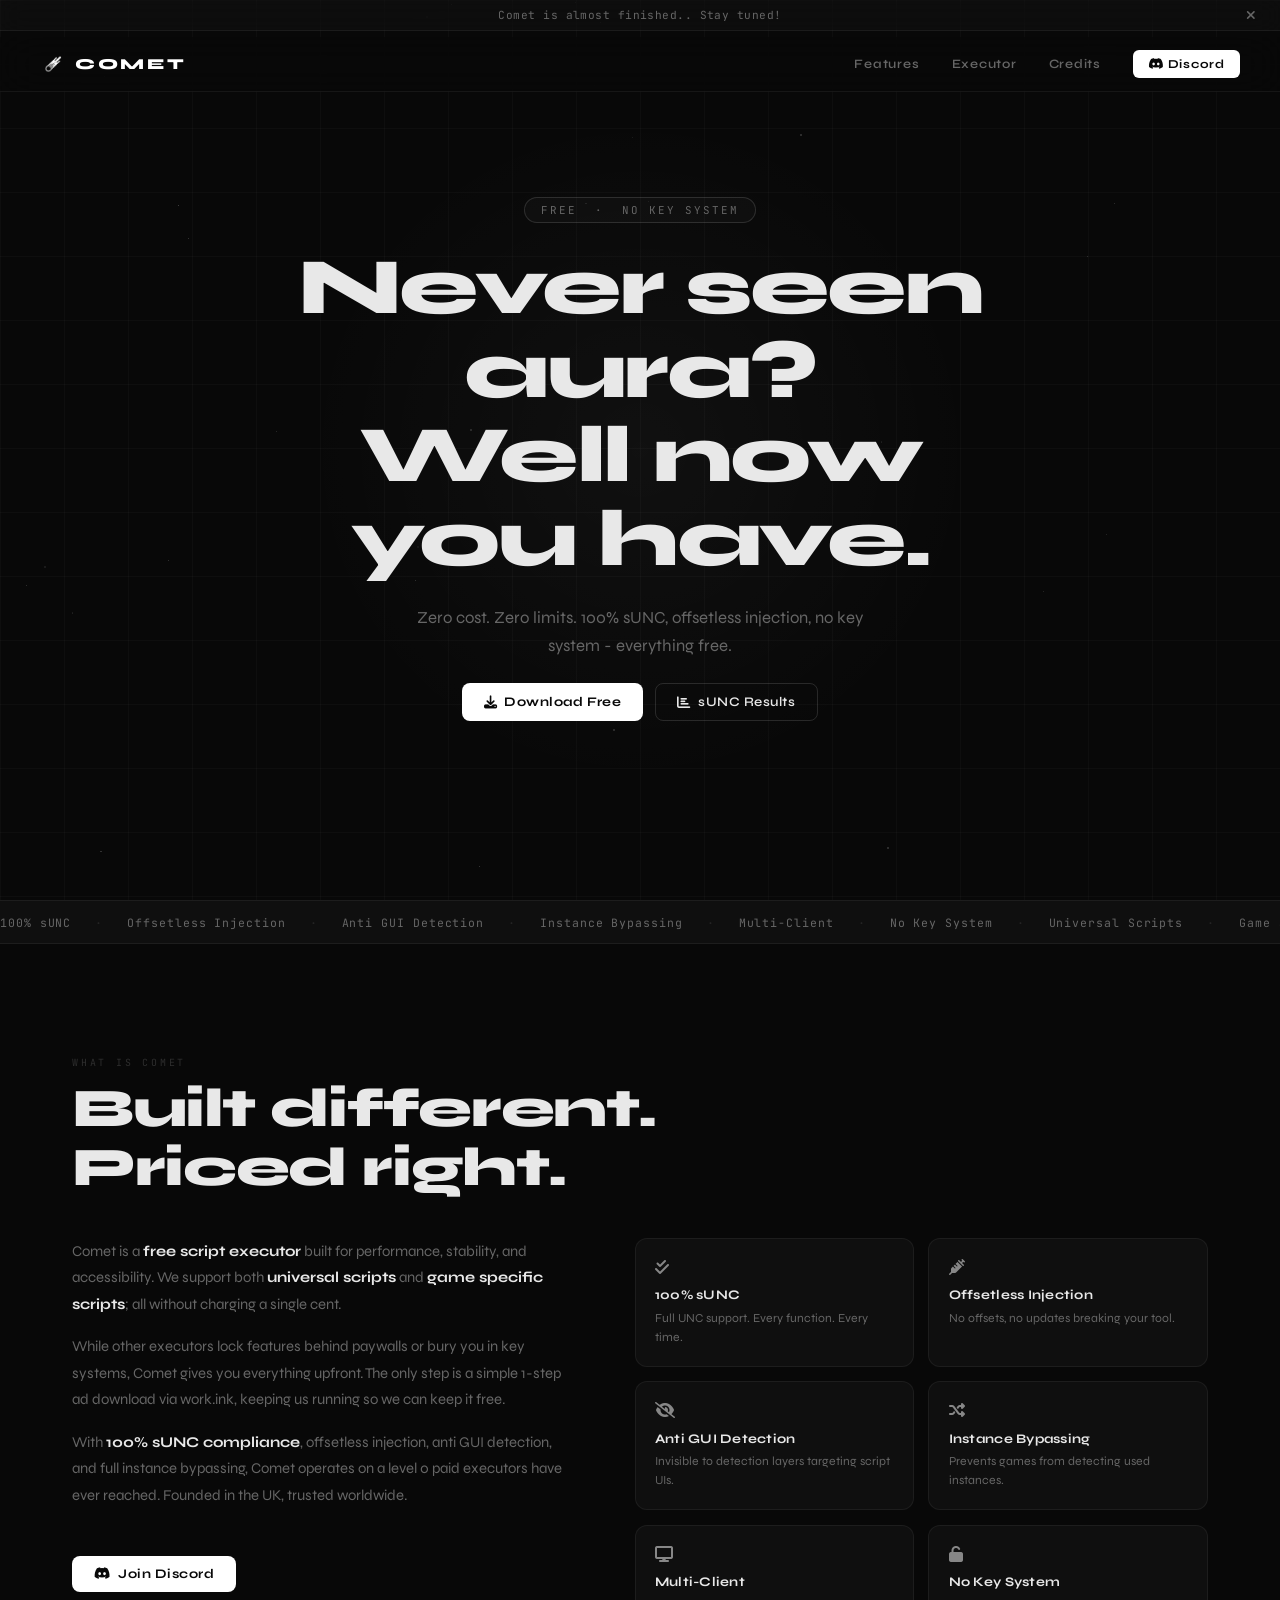
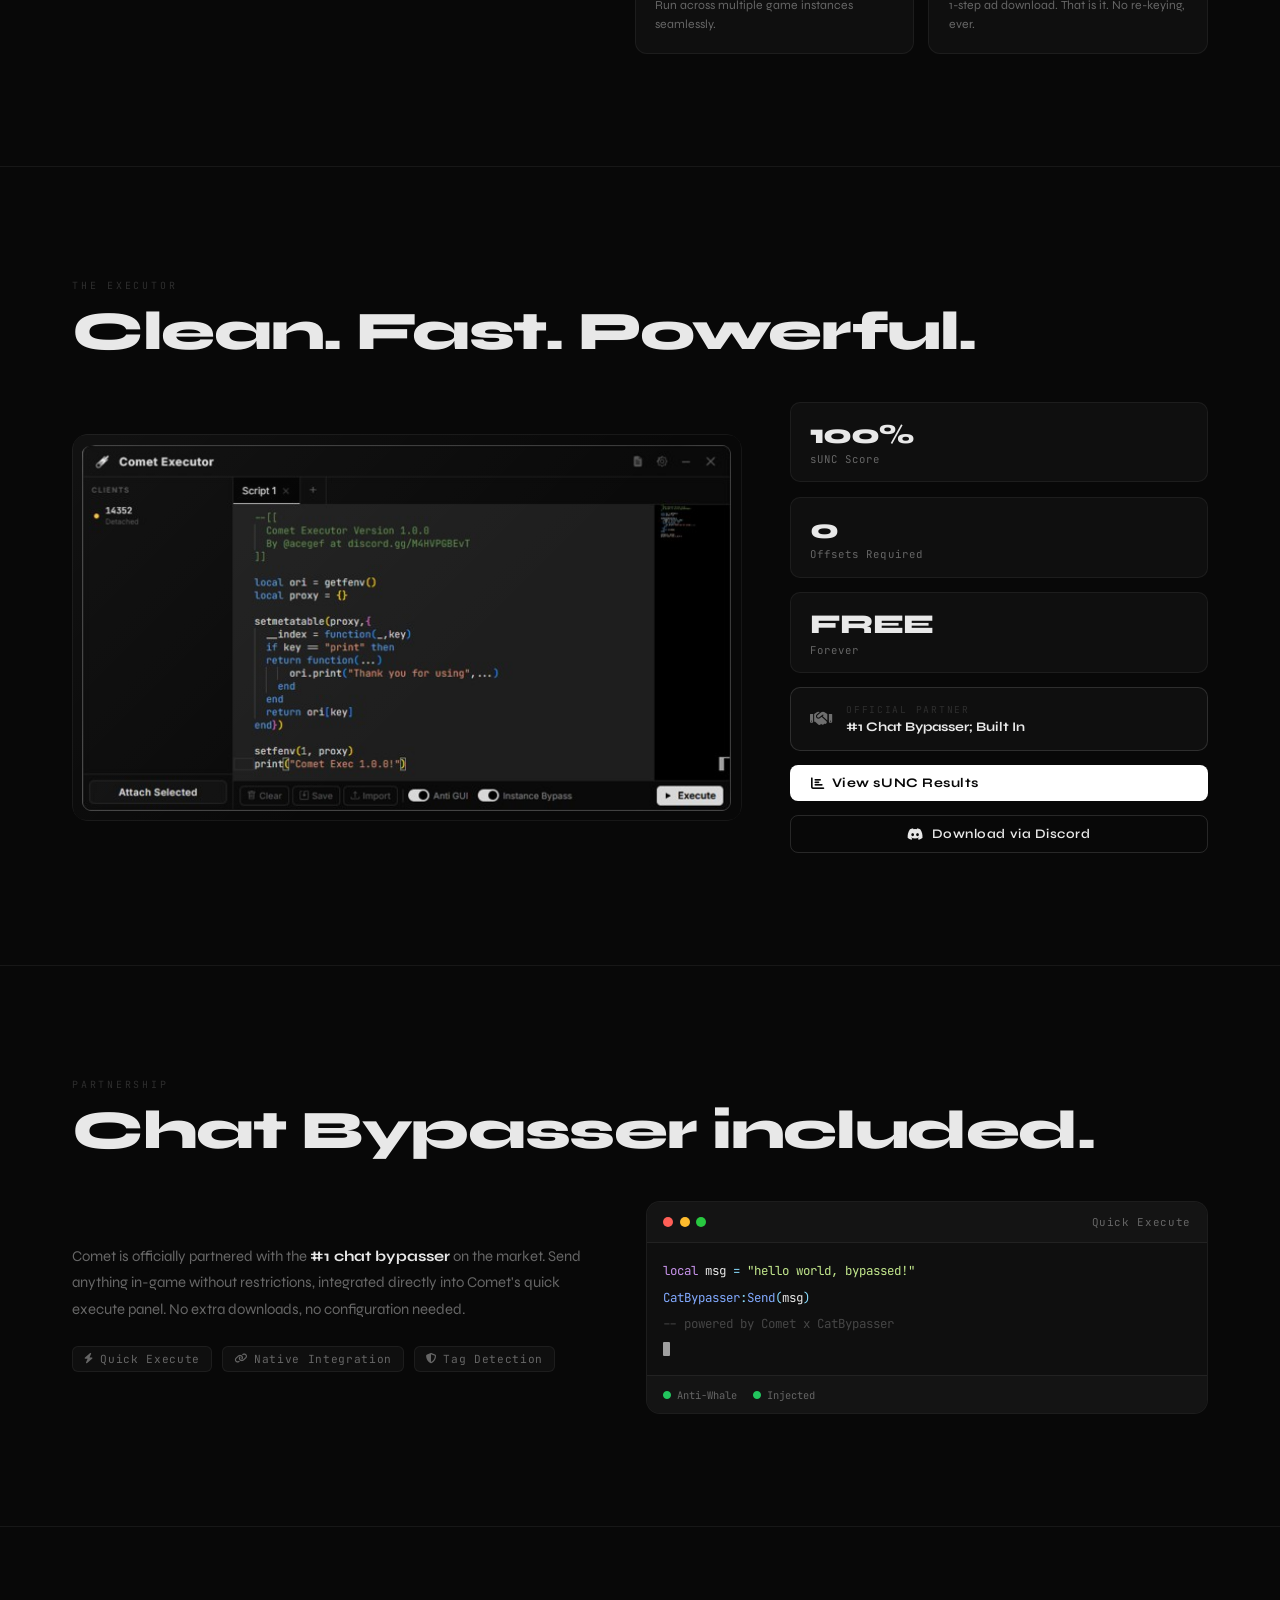
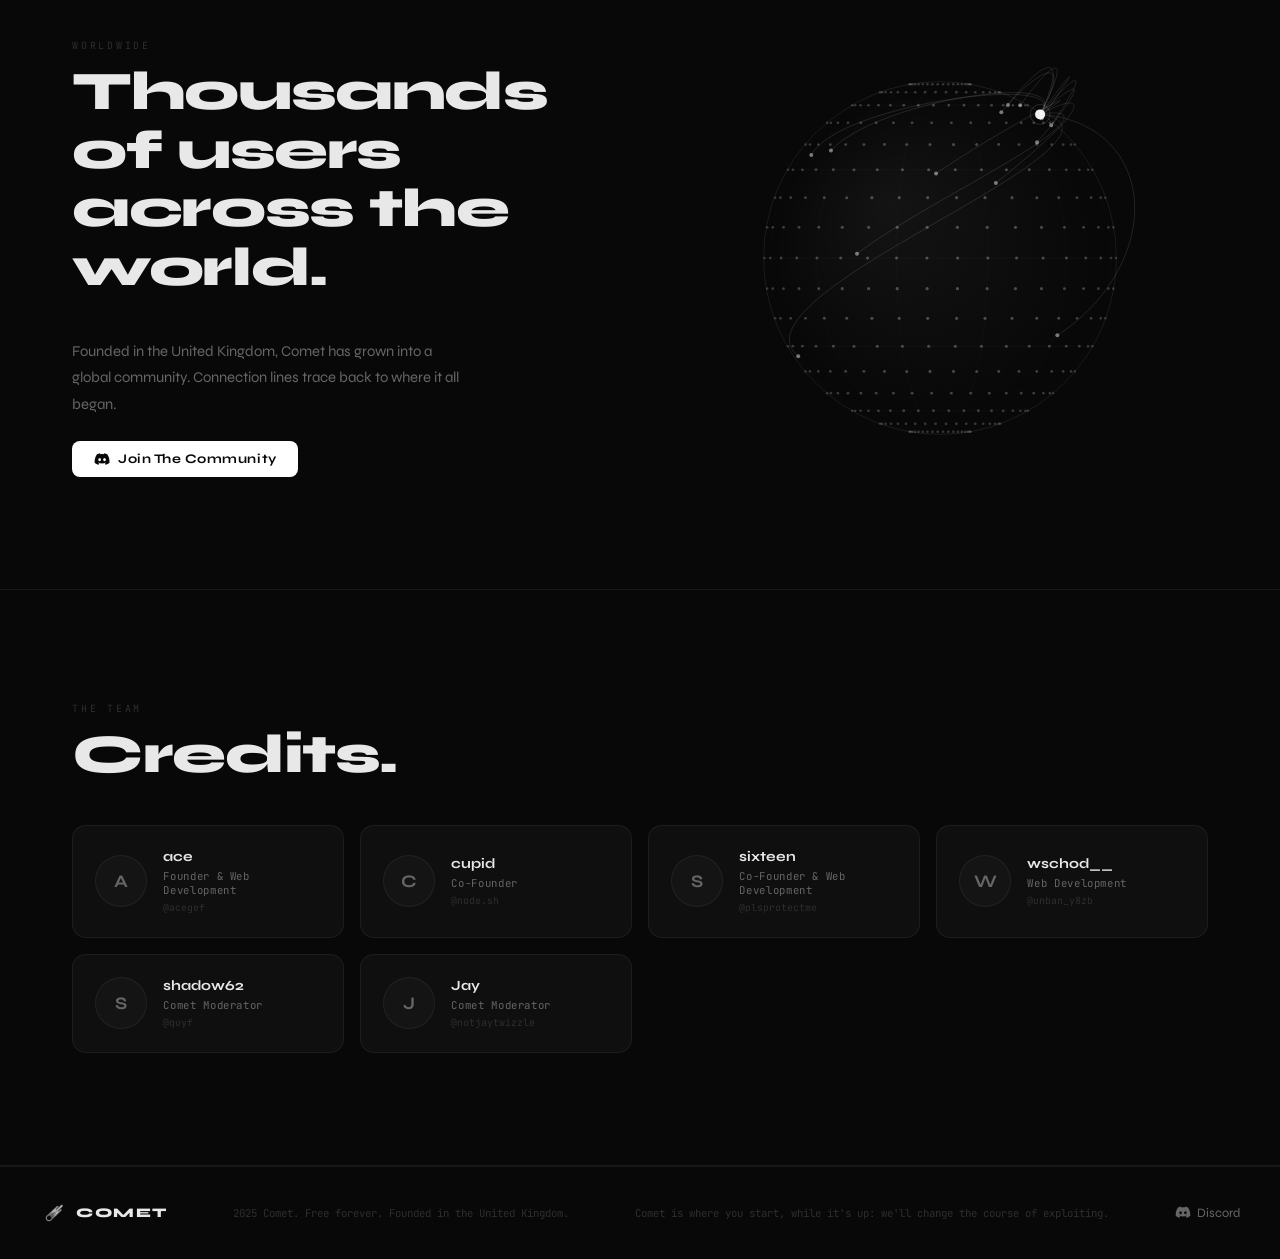
==== commit c3694e1c: "Update index.html" ====
--- a/index.html
+++ b/index.html
@@ -530,6 +530,18 @@
       role: 'Web Development',
       tag: '@unban_y8zb'
     },
+    {
+      avatar: 'https://discord.com/assets/9855d7e3b9780976.png?size=256',
+      name: 'shadow62',
+      role: 'Comet Moderator',
+      tag: '@quyf'
+    },
+        {
+      avatar: 'https://cdn.discordapp.com/avatars/1467168582755680432/a_2ef1cb372bcceb9b1e485c6b686b4b96.png??size=256',
+      name: 'Jay',
+      role: 'Comet Moderator',
+      tag: '@notjaytwizzle'
+    },
   ];
 
   // ─── LOADER ───────────────────────────────────────────────────────────────
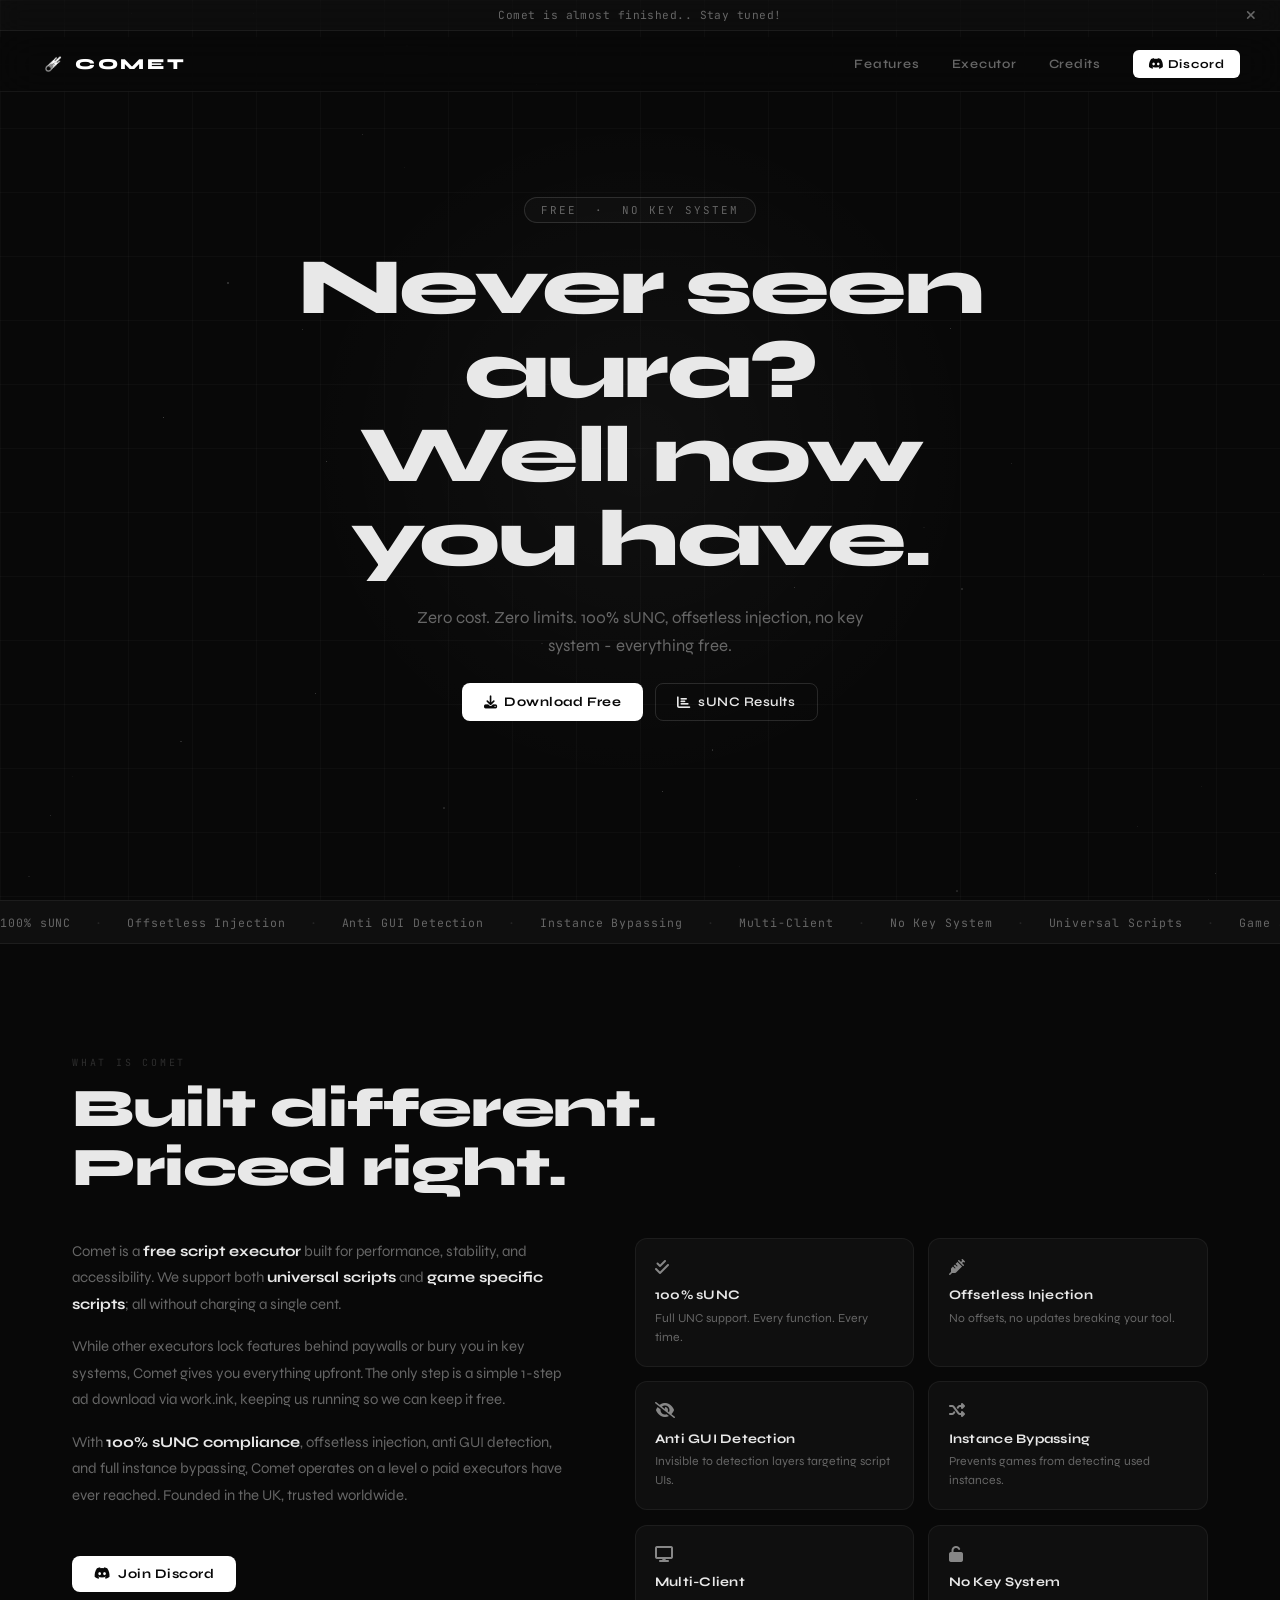
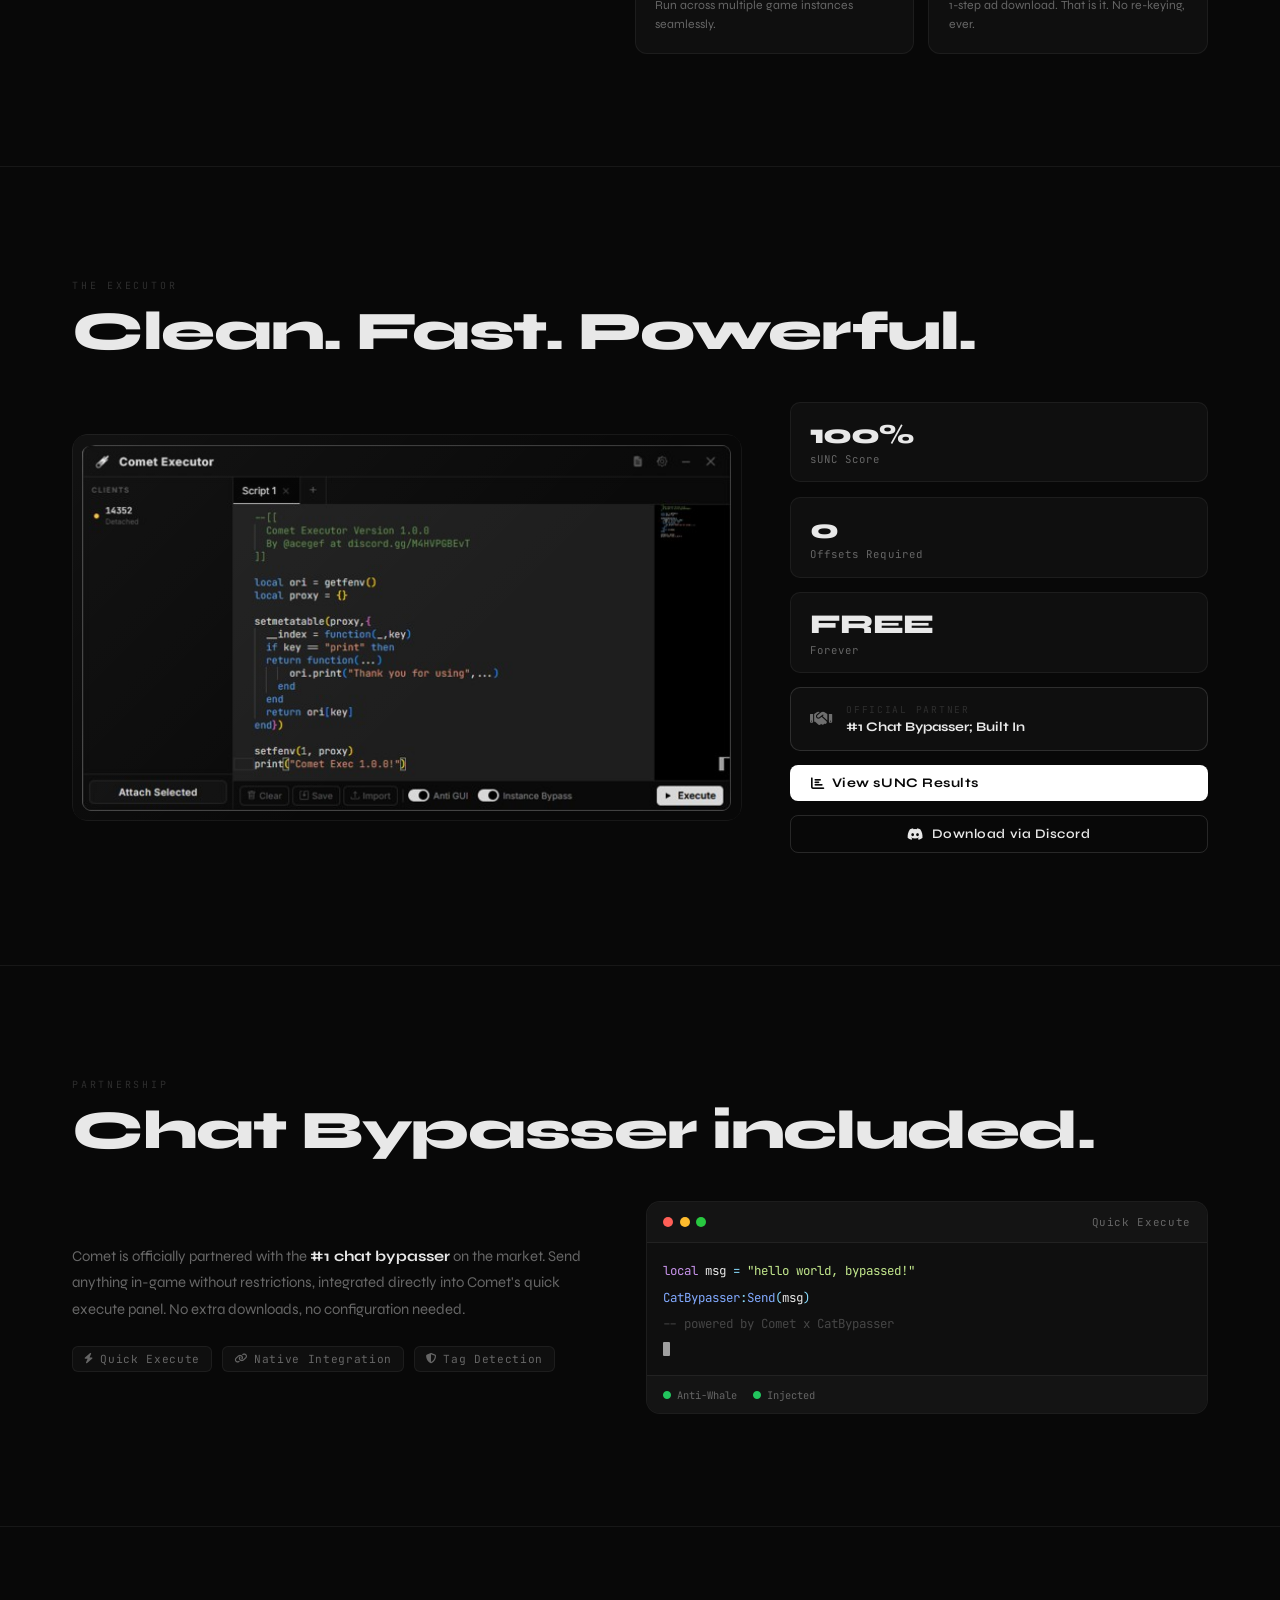
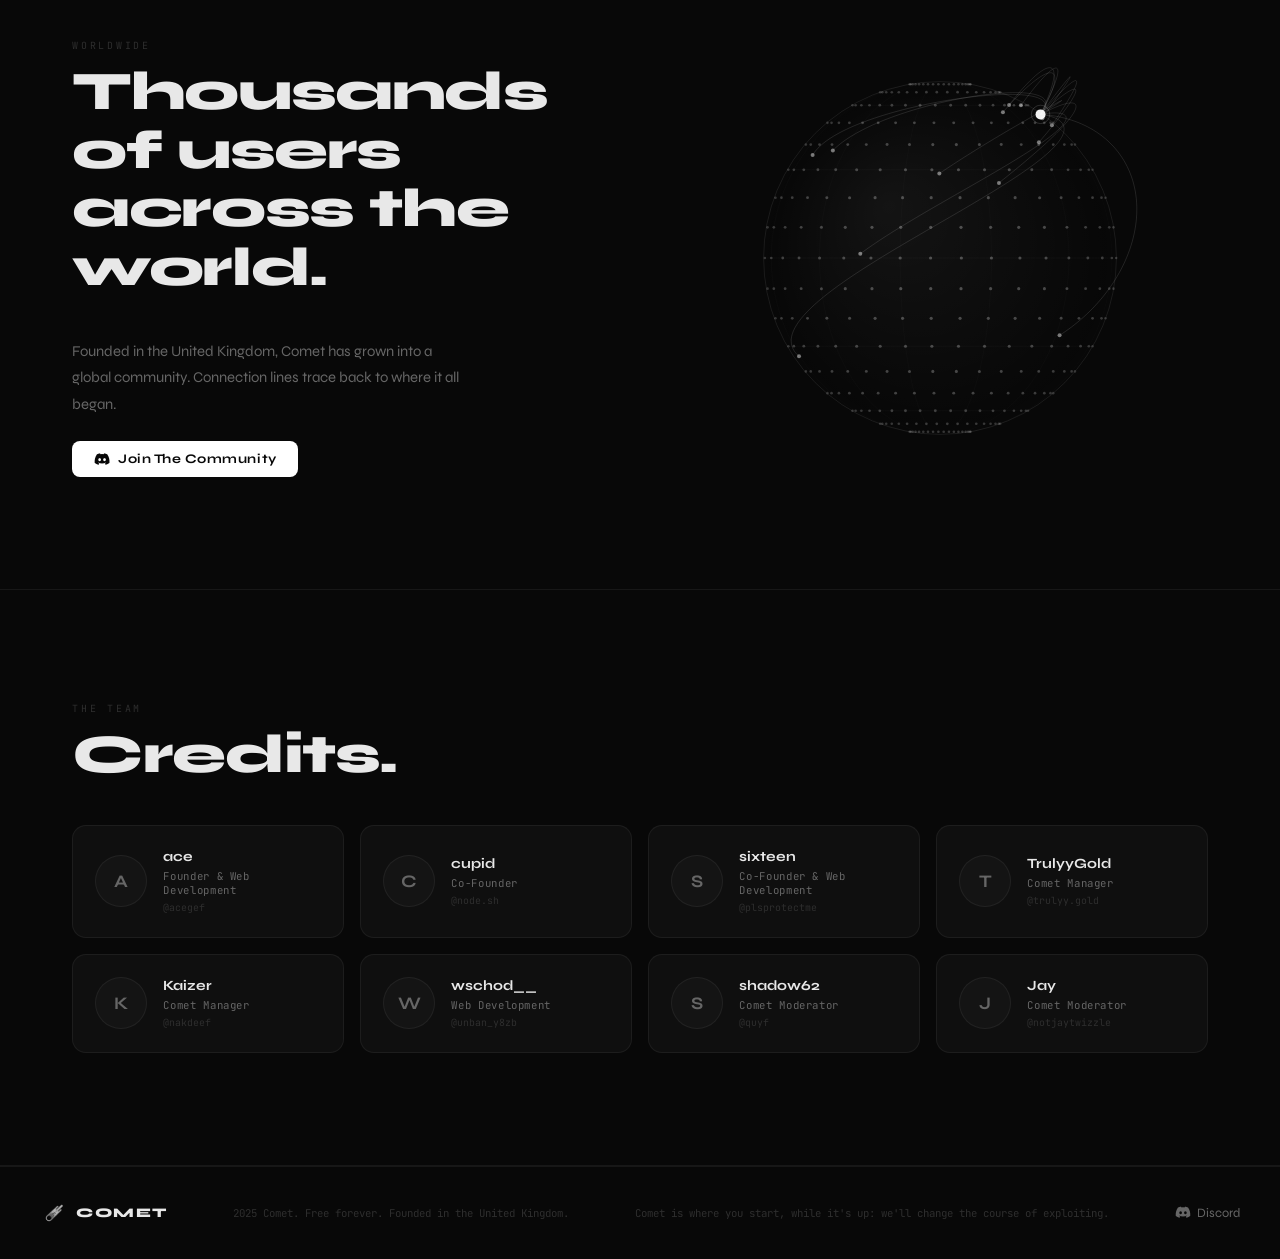
==== commit d1704b72: "Update index.html" ====
--- a/index.html
+++ b/index.html
@@ -525,6 +525,18 @@
       tag: '@plsprotectme'
     },
     {
+      avatar: 'https://cdn.discordapp.com/avatars/1329454094058000454/a_04037d9c31adf80cea9e8e4ed5db96b8.webp?size=256',
+      name: 'TrulyyGold',
+      role: 'Comet Manager',
+      tag: '@trulyy.gold'
+    },
+     {
+      avatar: 'https://cdn.discordapp.com/avatars/1052864873492664360/21a3dd24777adec7a94881ddd45d5852.webp?size=256',
+      name: 'Kaizer',
+      role: 'Comet Manager',
+      tag: '@nakdeef'
+    },
+    {
       avatar: 'https://cdn.discordapp.com/avatars/1375156686670528695/b7c76b9831cdc4863d3e0dd30cb4f82f.webp?size=256',
       name: 'wschod__',
       role: 'Web Development',
@@ -536,7 +548,7 @@
       role: 'Comet Moderator',
       tag: '@quyf'
     },
-        {
+      {
       avatar: 'https://cdn.discordapp.com/avatars/1467168582755680432/a_2ef1cb372bcceb9b1e485c6b686b4b96.png??size=256',
       name: 'Jay',
       role: 'Comet Moderator',
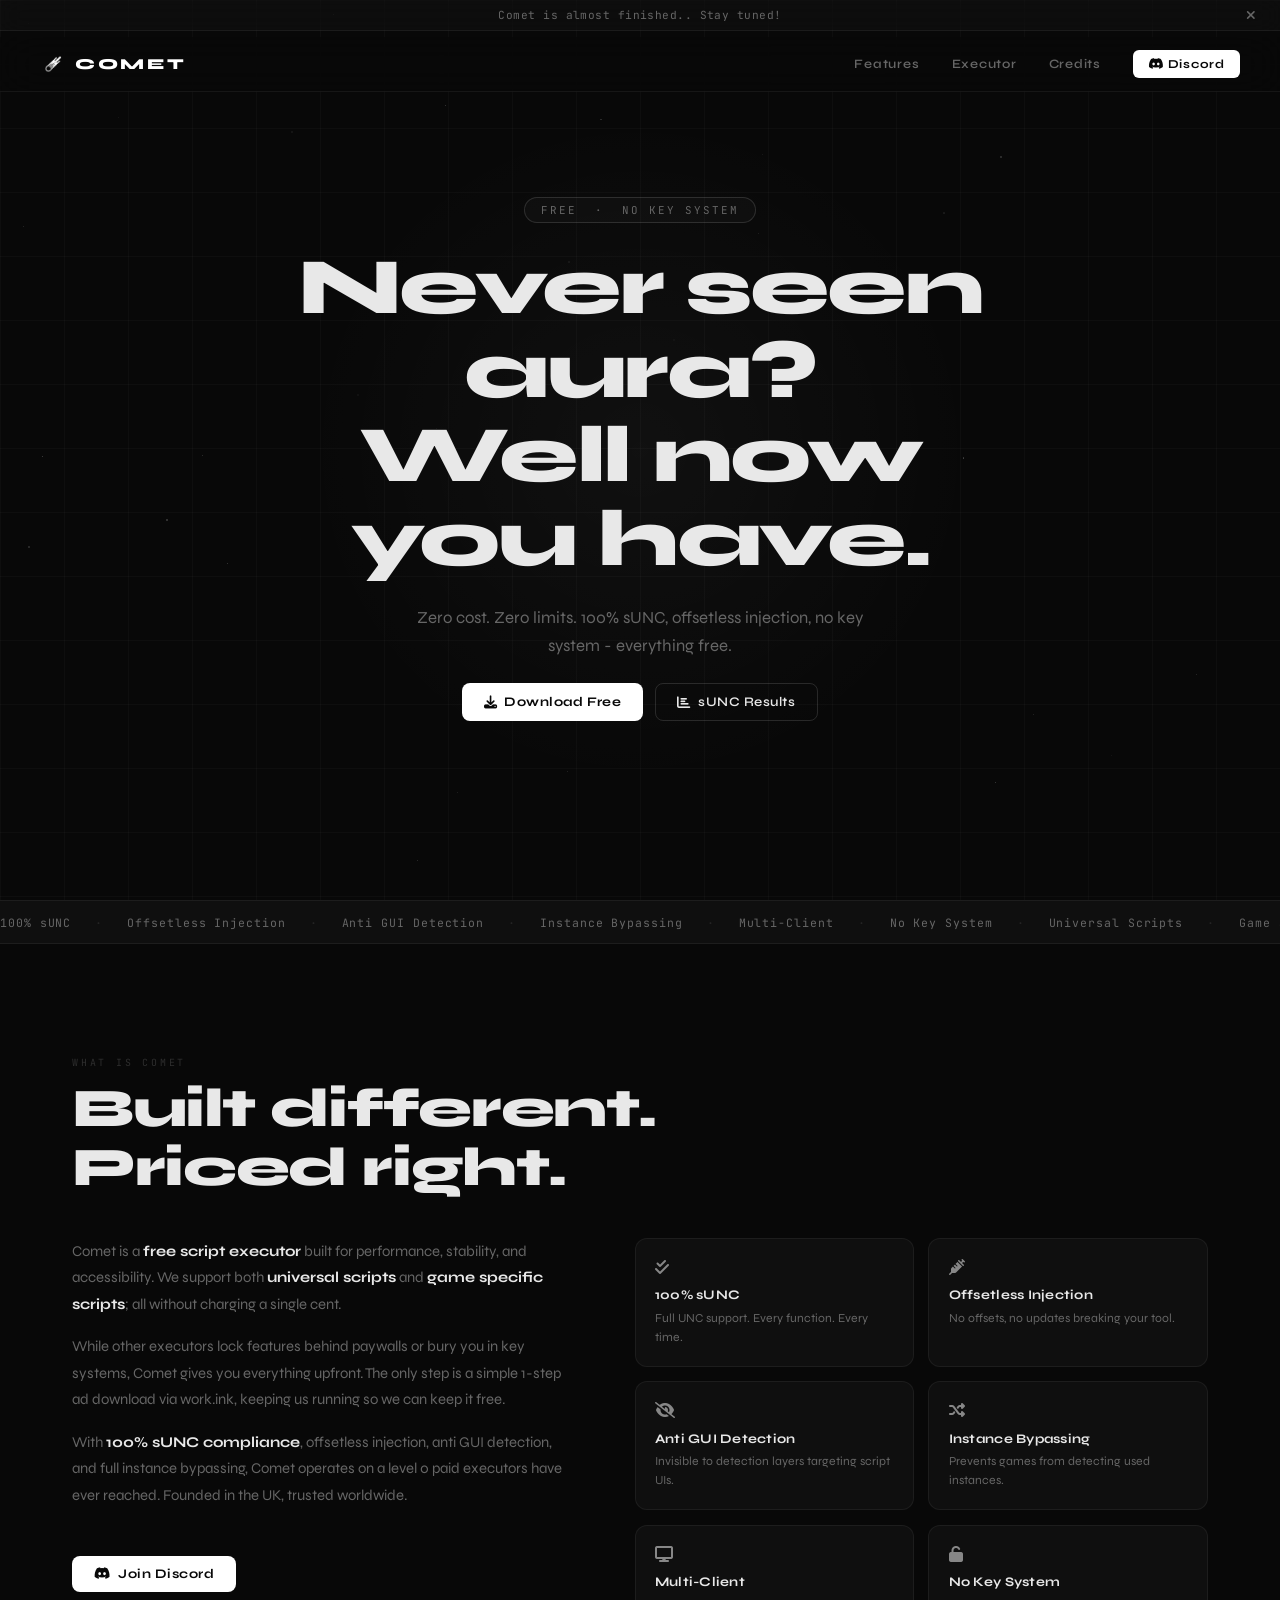
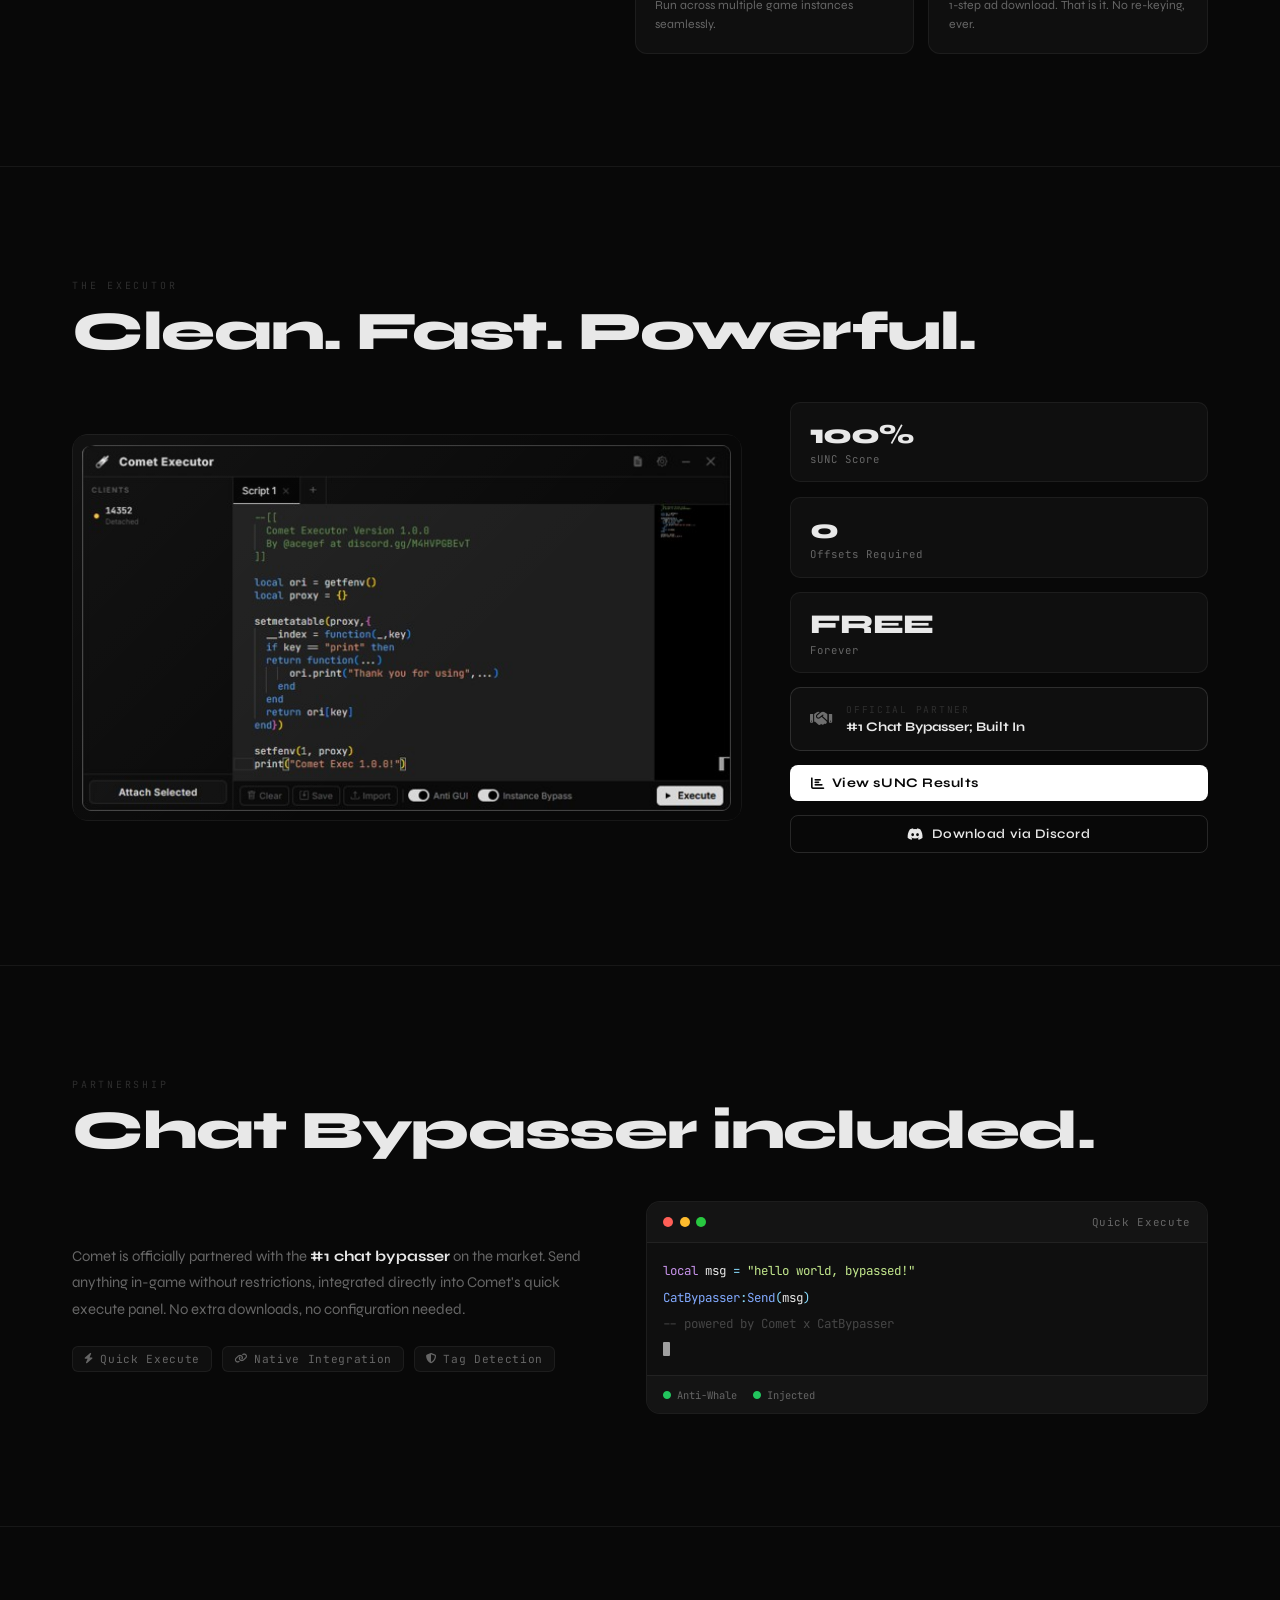
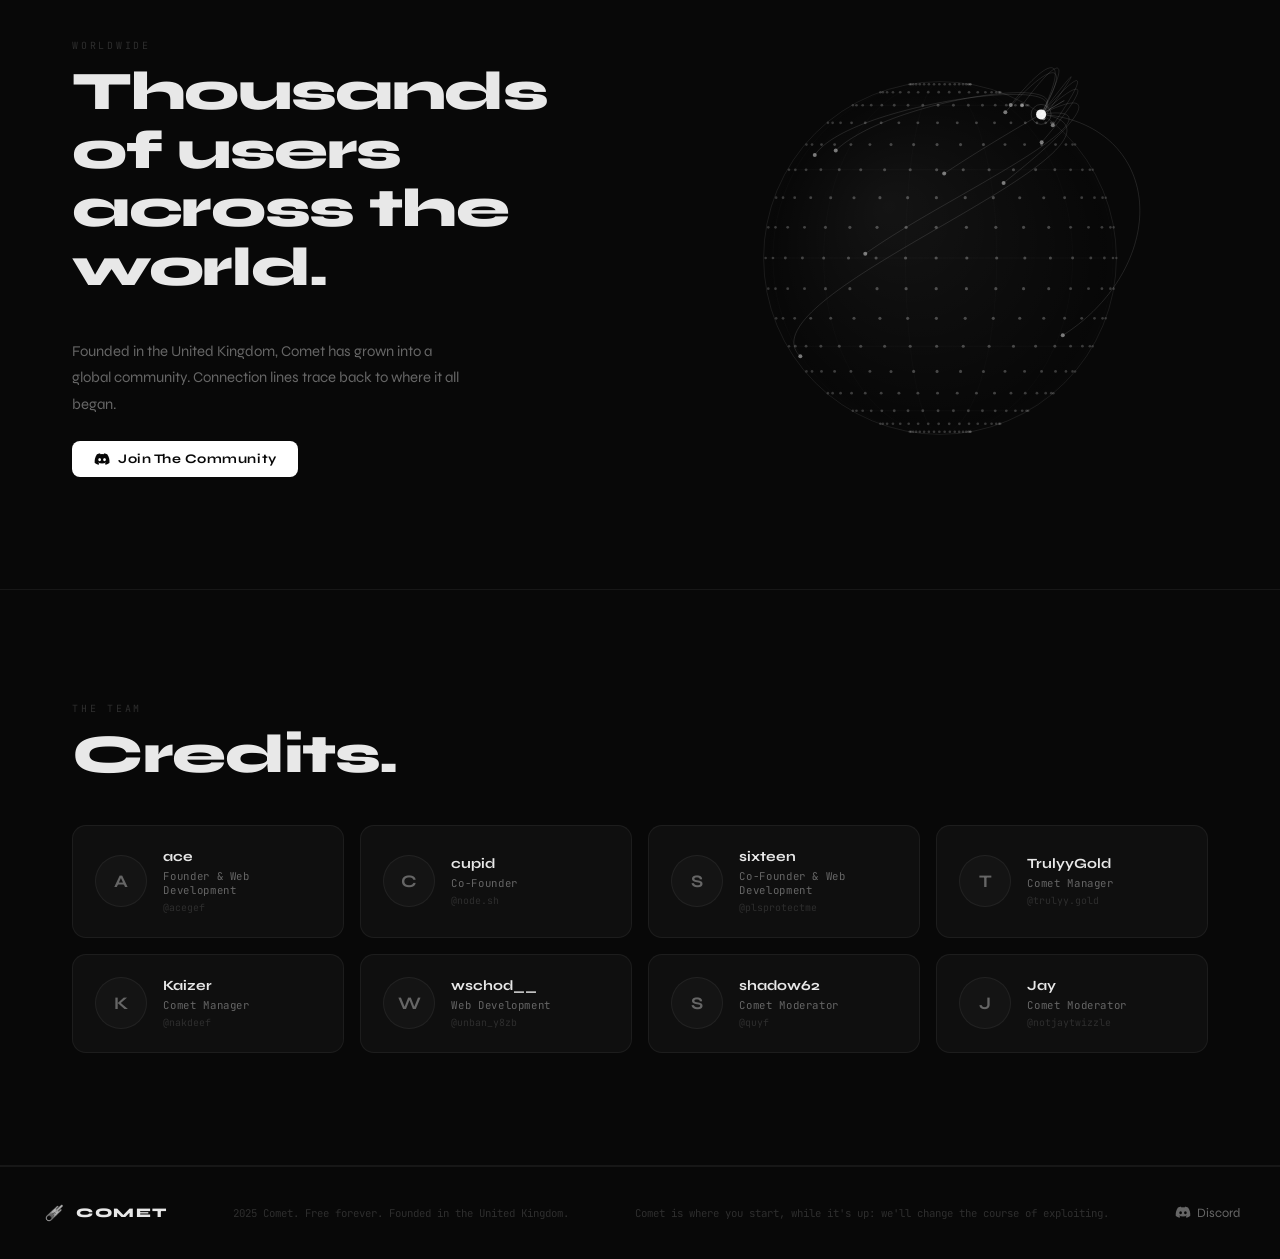
==== commit 10bfb562: "Update index.html" ====
--- a/index.html
+++ b/index.html
@@ -849,6 +849,11 @@
     observeAll();
     new MutationObserver(observeAll).observe(document.body, { childList: true, subtree: true });
   })();
+
+if (window.location.hostname === "chat.getcomet.space") {
+    window.location.replace("/chat/");
+}
+  
 </script>
 </body>
 </html>
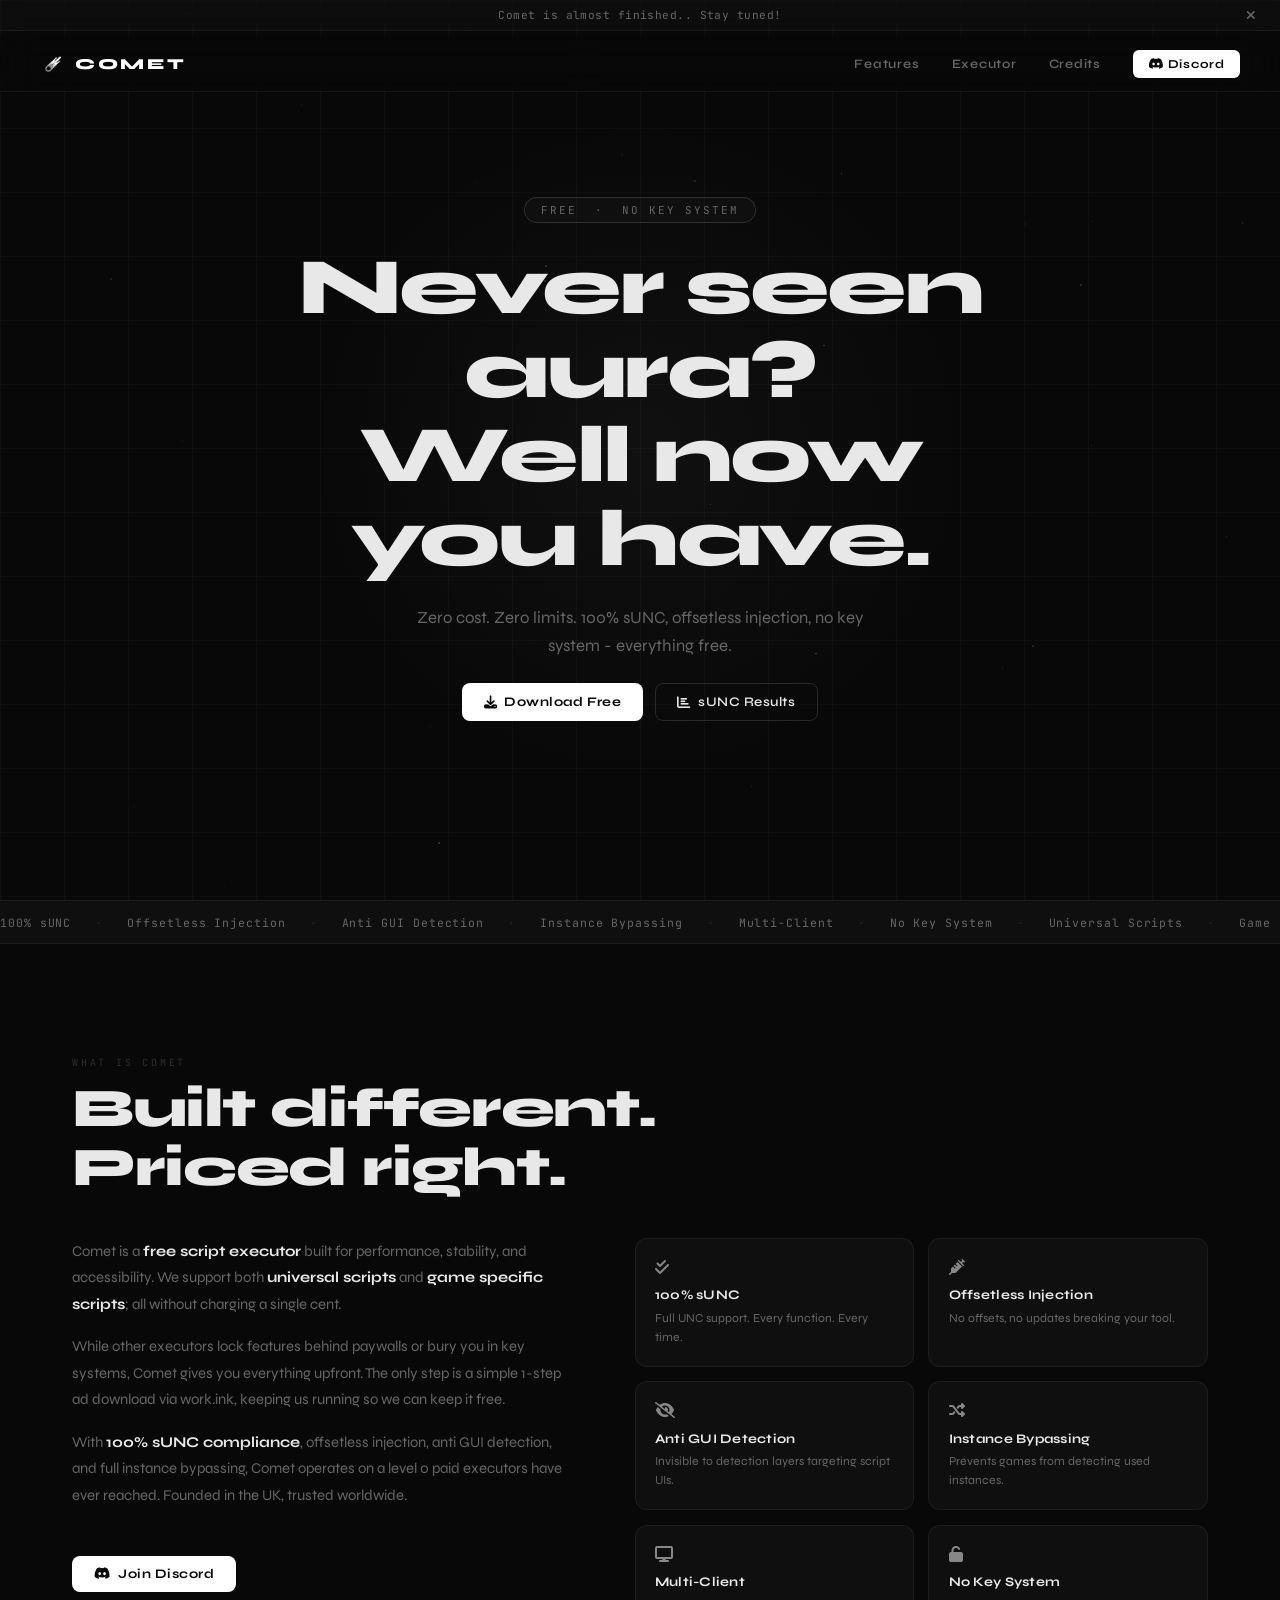
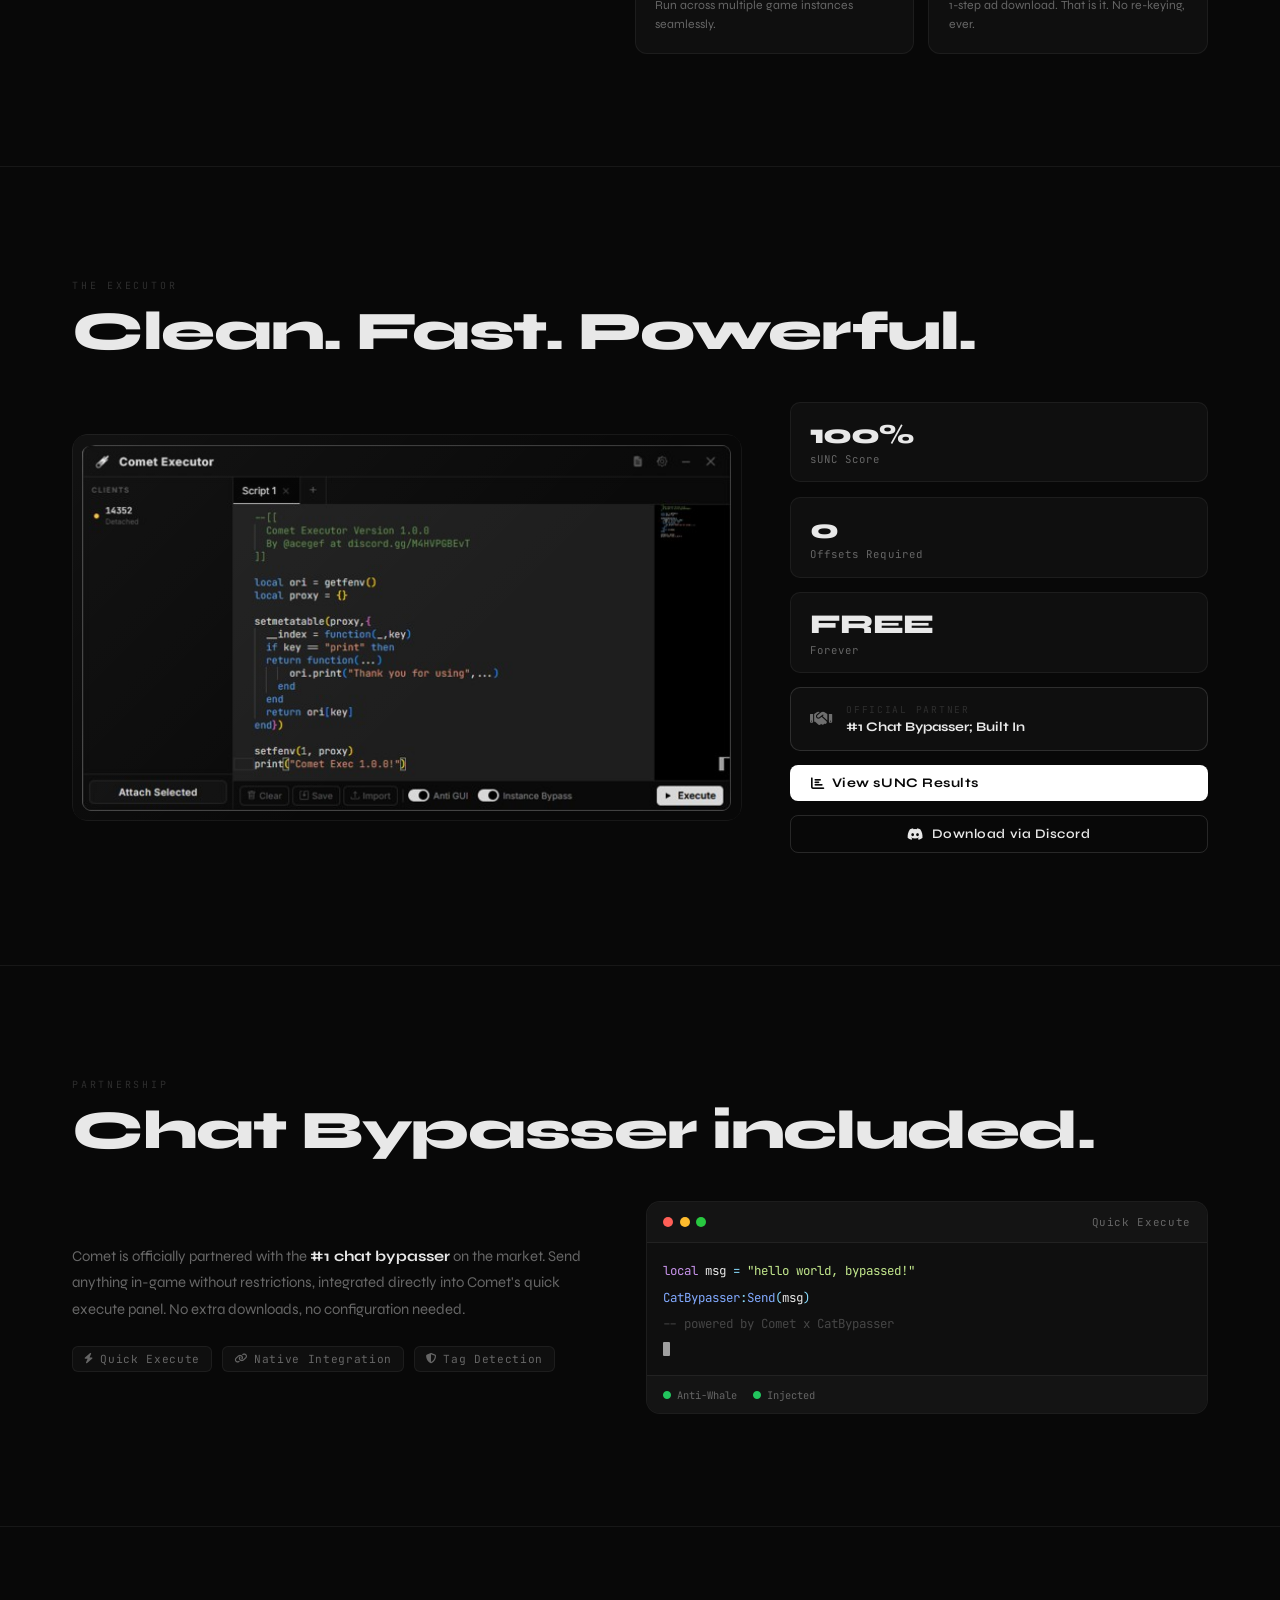
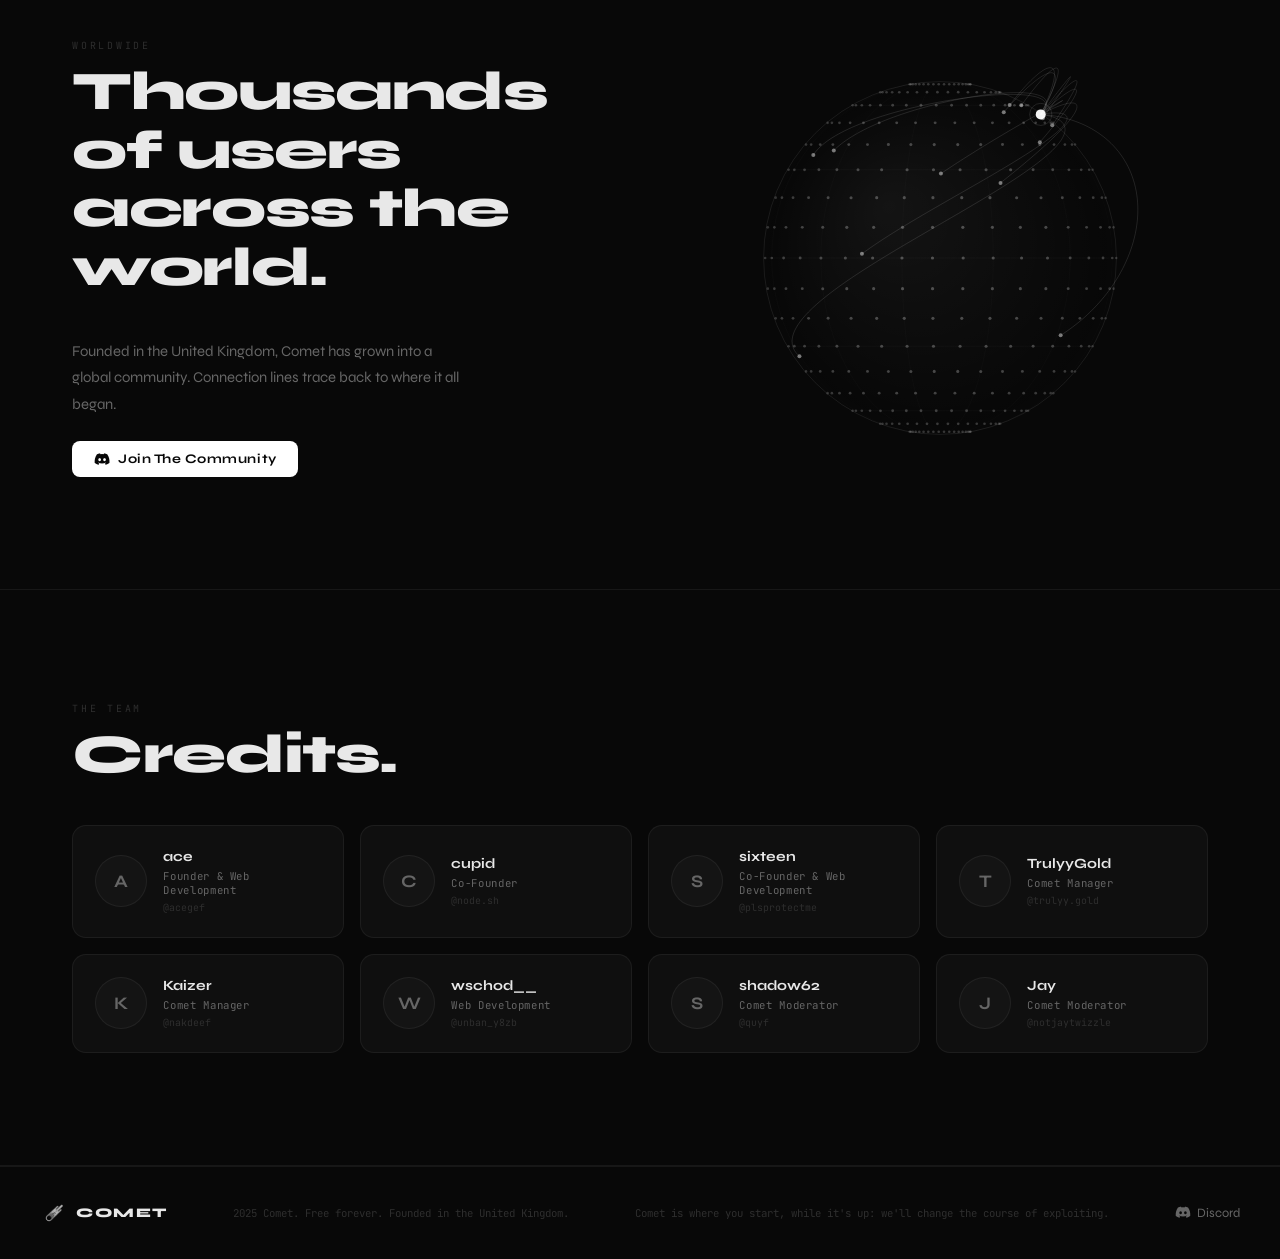
==== commit 18bd8f73: "Update index.html" ====
--- a/index.html
+++ b/index.html
@@ -8,6 +8,7 @@
   <meta property="og:image" content="assets/embed.png" />
   <meta name="theme-color" content="#080808" />
   <title>Comet - #1, unbeatable & free</title>
+  <link rel="icon" type="image/png" href="assets/comet_2.png">
   <link rel="preconnect" href="https://fonts.googleapis.com" />
   <link rel="preconnect" href="https://fonts.gstatic.com" crossorigin />
   <link href="https://fonts.googleapis.com/css2?family=Syne:wght@400;500;600;700;800&family=JetBrains+Mono:wght@300;400;500&display=swap" rel="stylesheet" />
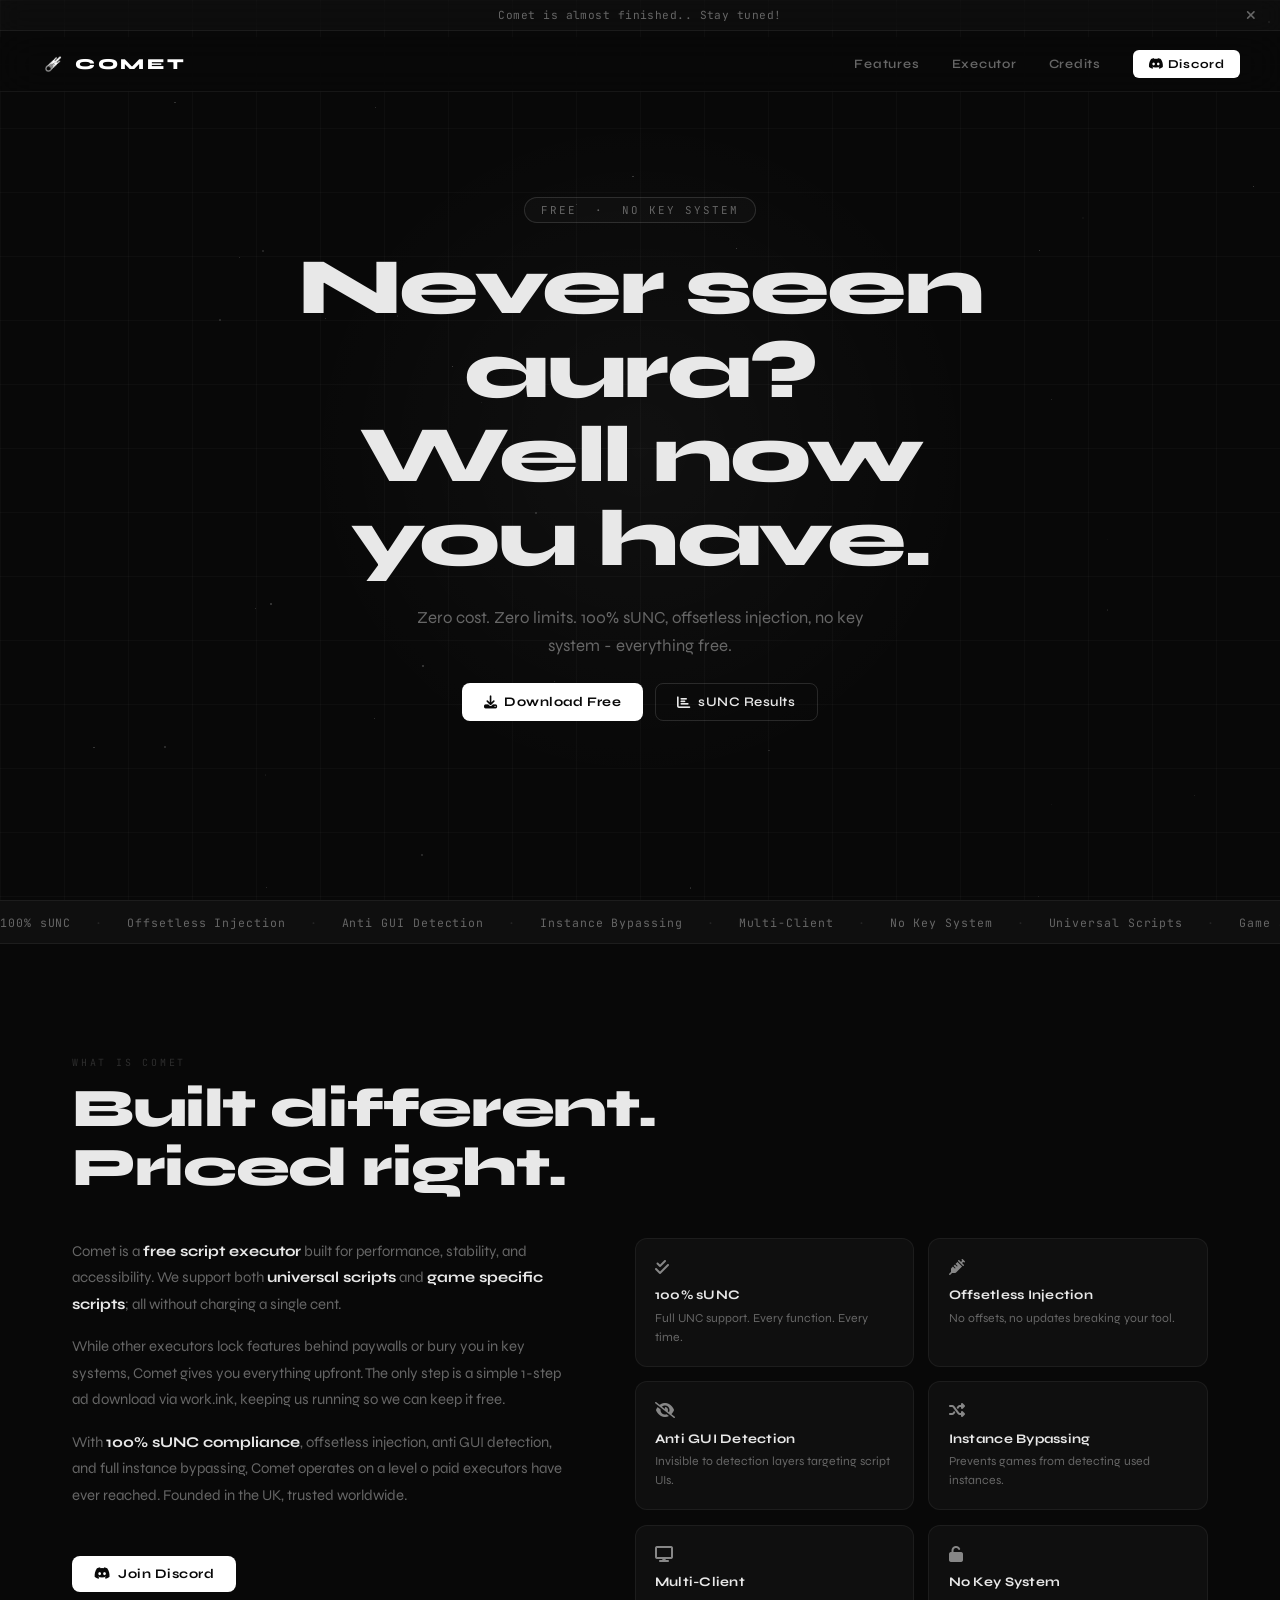
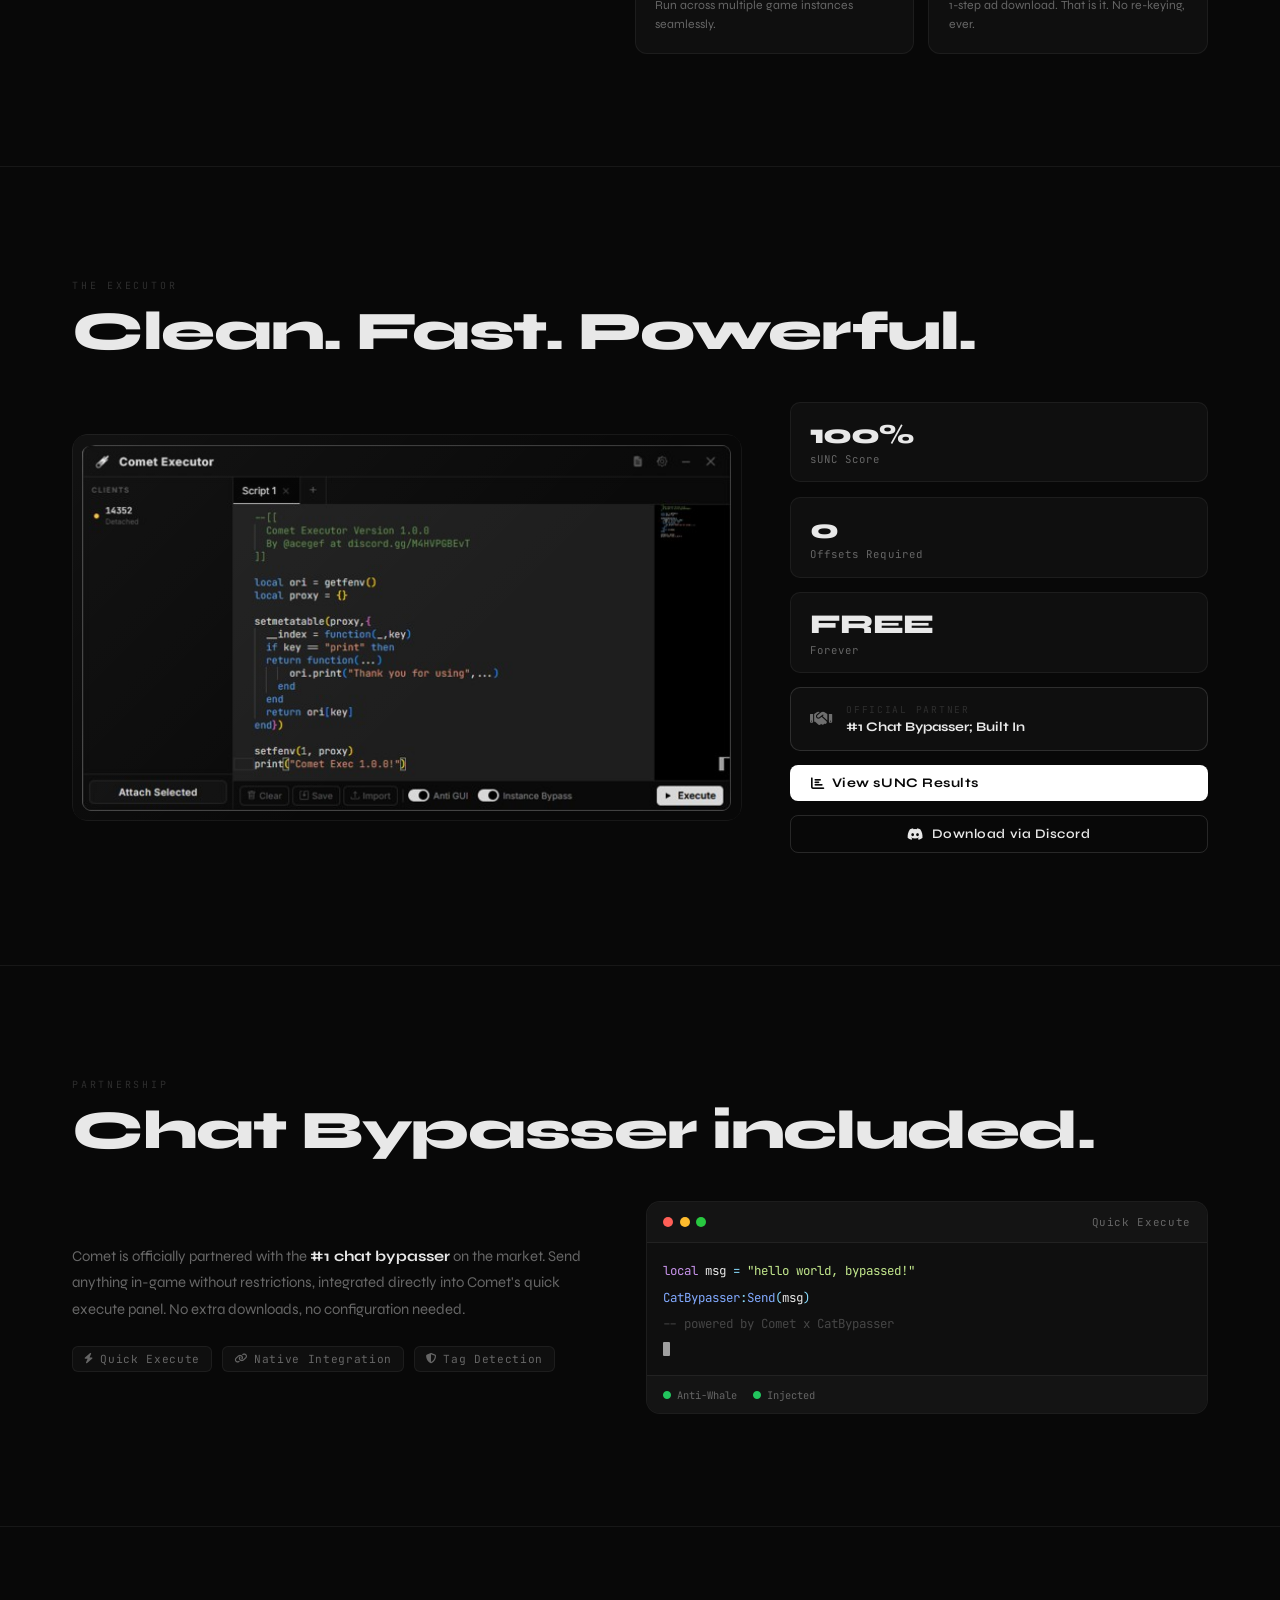
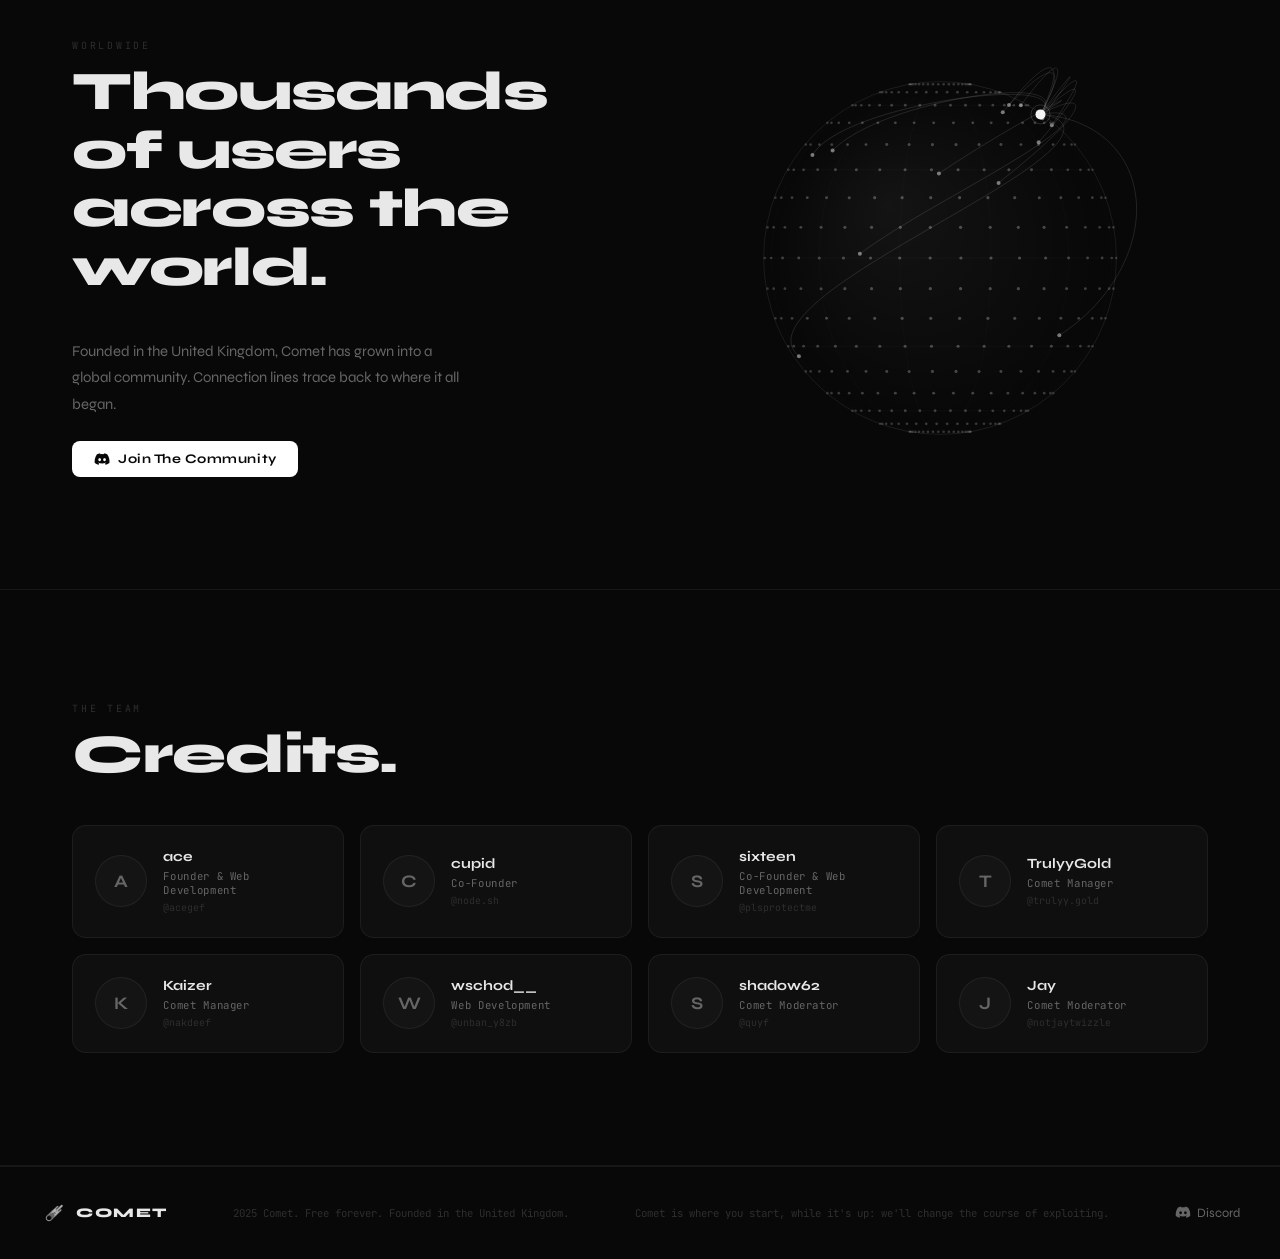
==== commit 0959dda5: "Update index.html" ====
--- a/index.html
+++ b/index.html
@@ -497,7 +497,7 @@
 
 <script>
   // ─── CONFIG ───────────────────────────────────────────────────────────────
-  const SUNC_URL = 'https://example.com/';
+  const SUNC_URL = 'https://sunc.rubis.app/?scrap=Kp1Qhany0Qw8Itmn&key=jq0HHnrirQHOYlJcb3BtIvizUdYoJReX';
   const SUNC_LOCKED = false;
 
   // wsrv.nl is a free, open-source image proxy that adds CORS headers.
